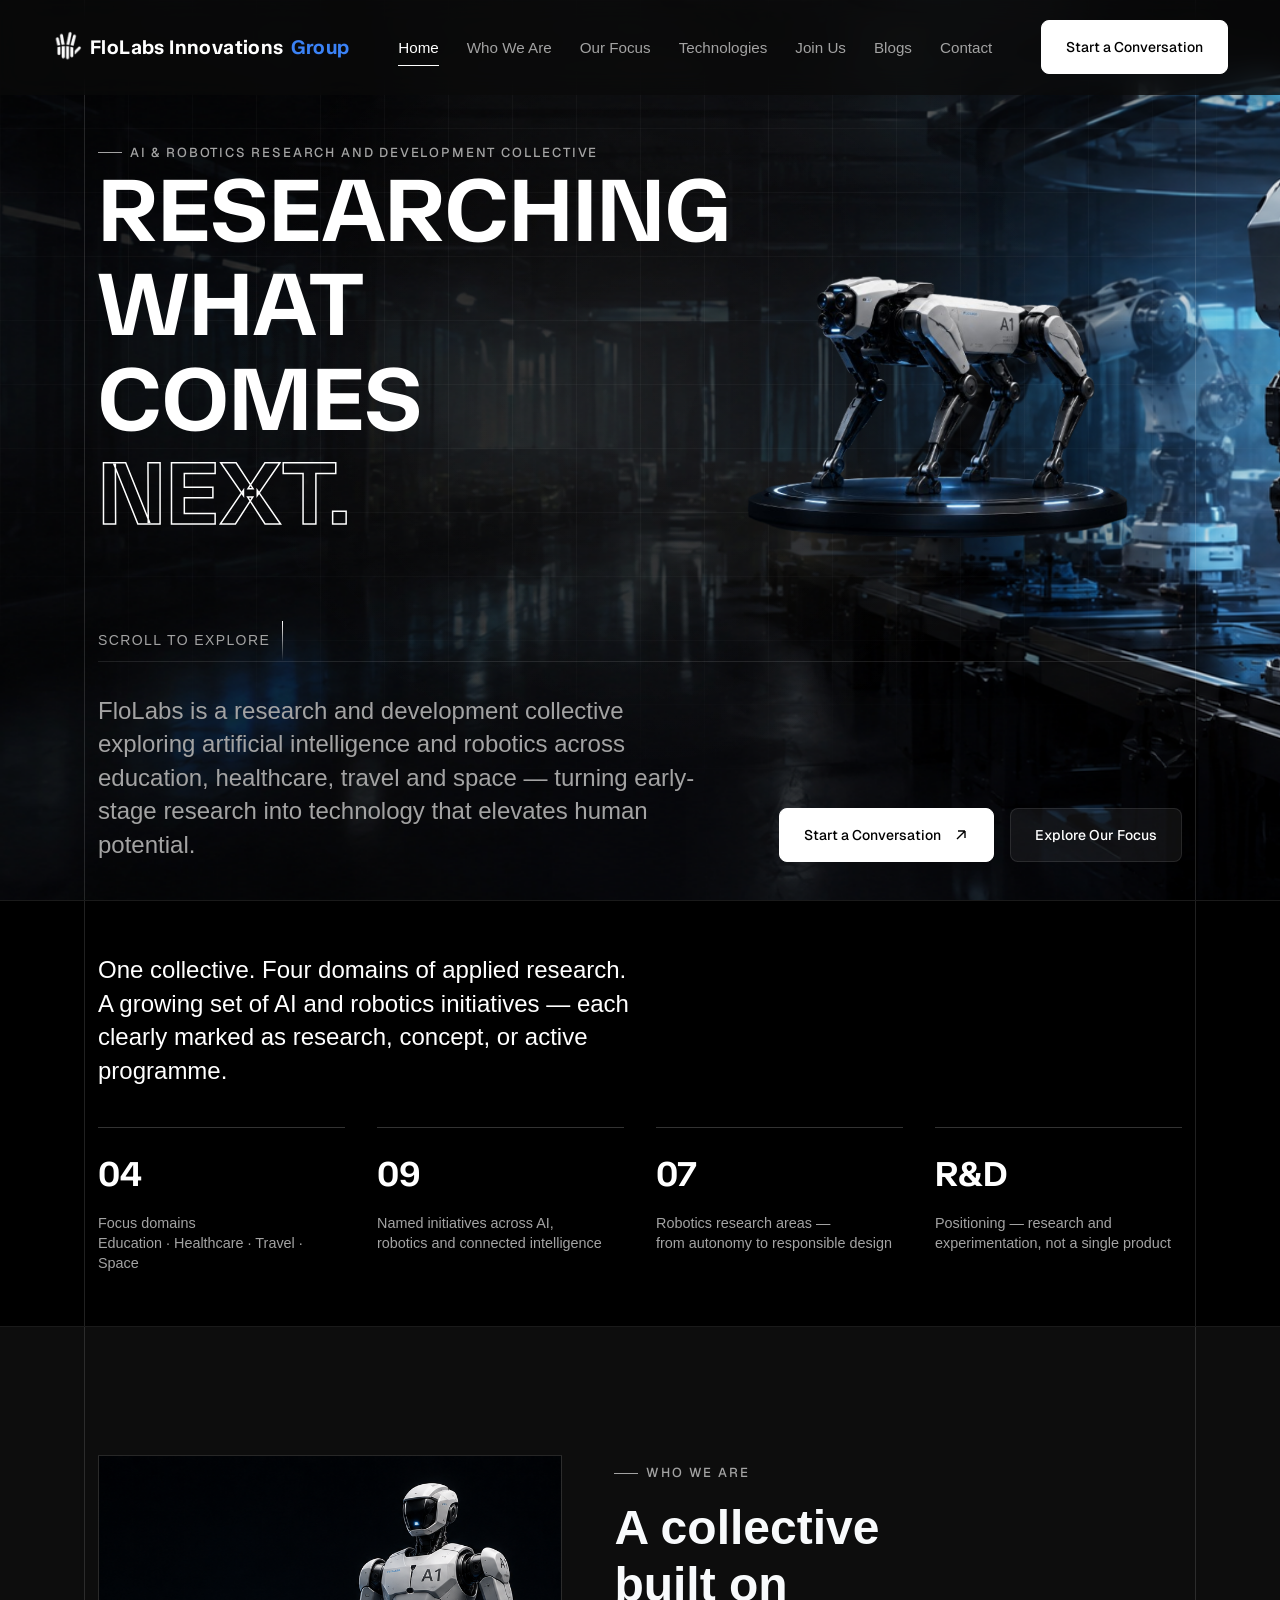
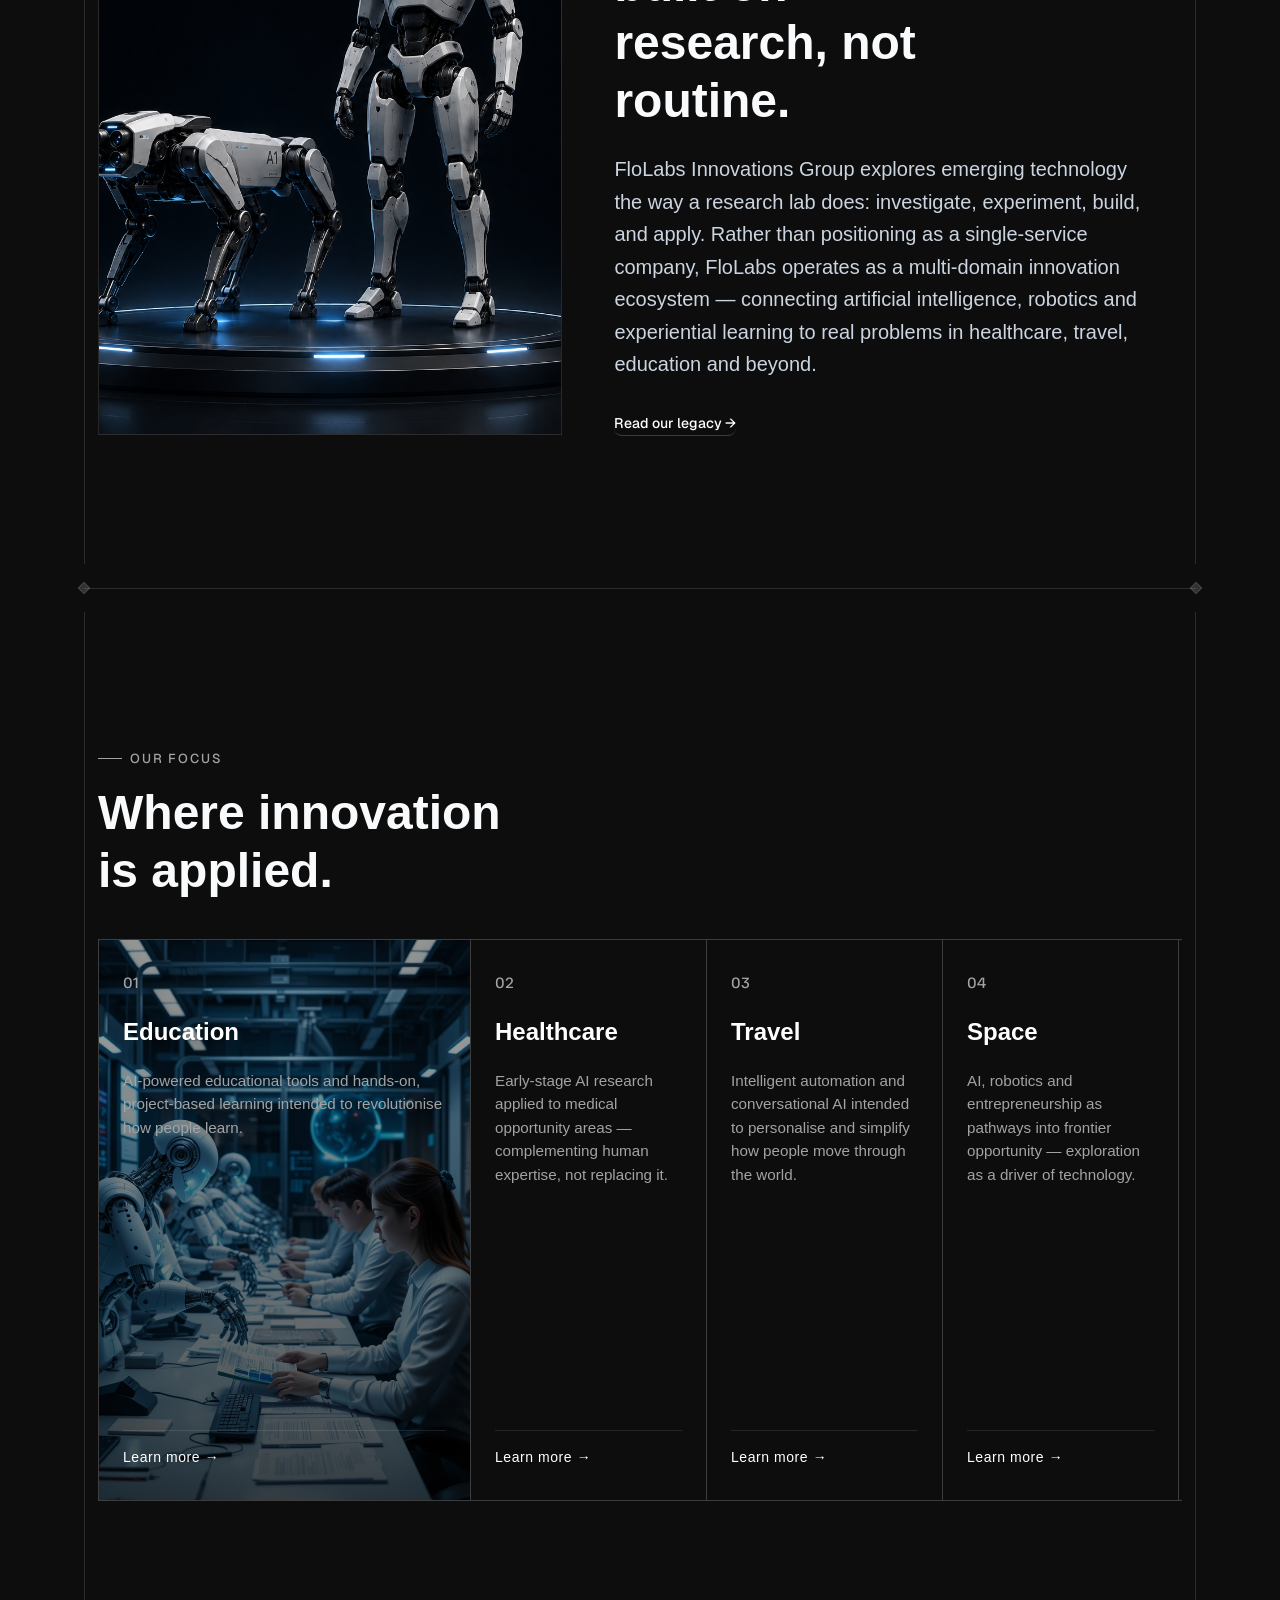
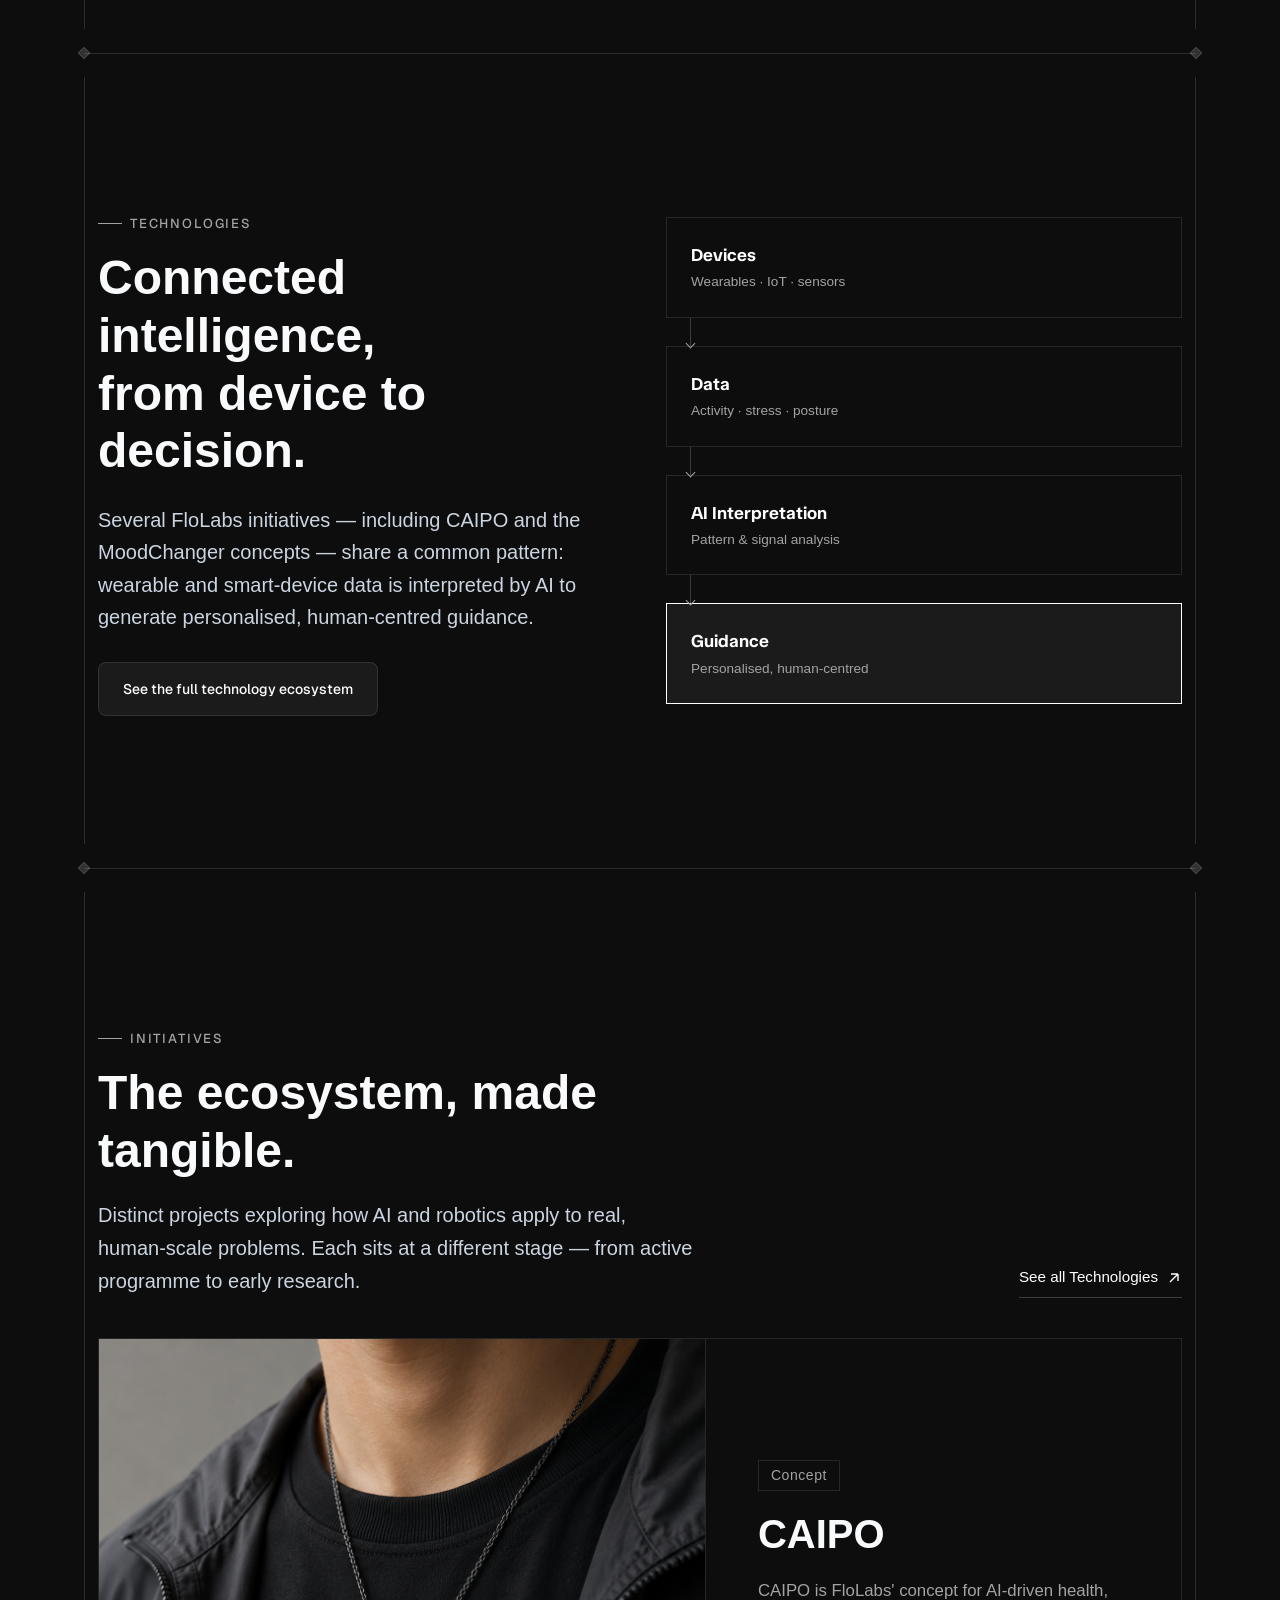
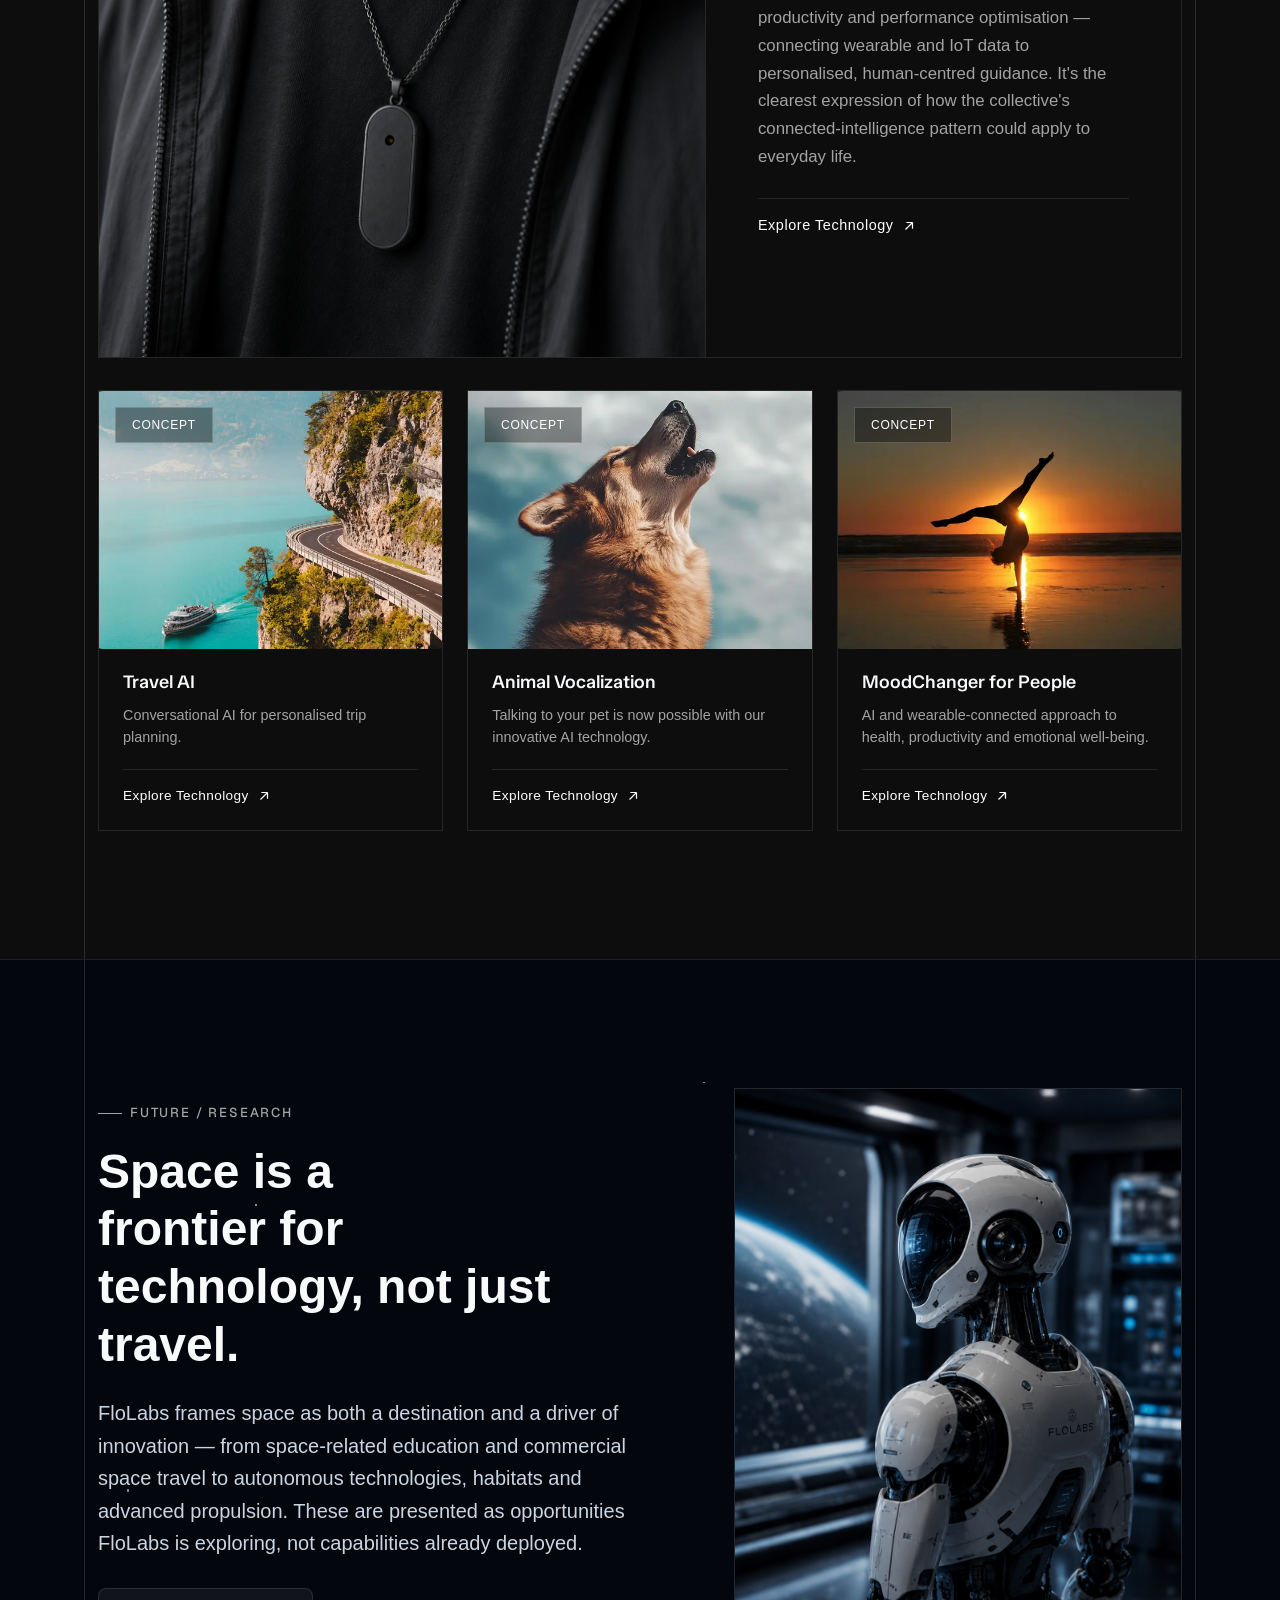
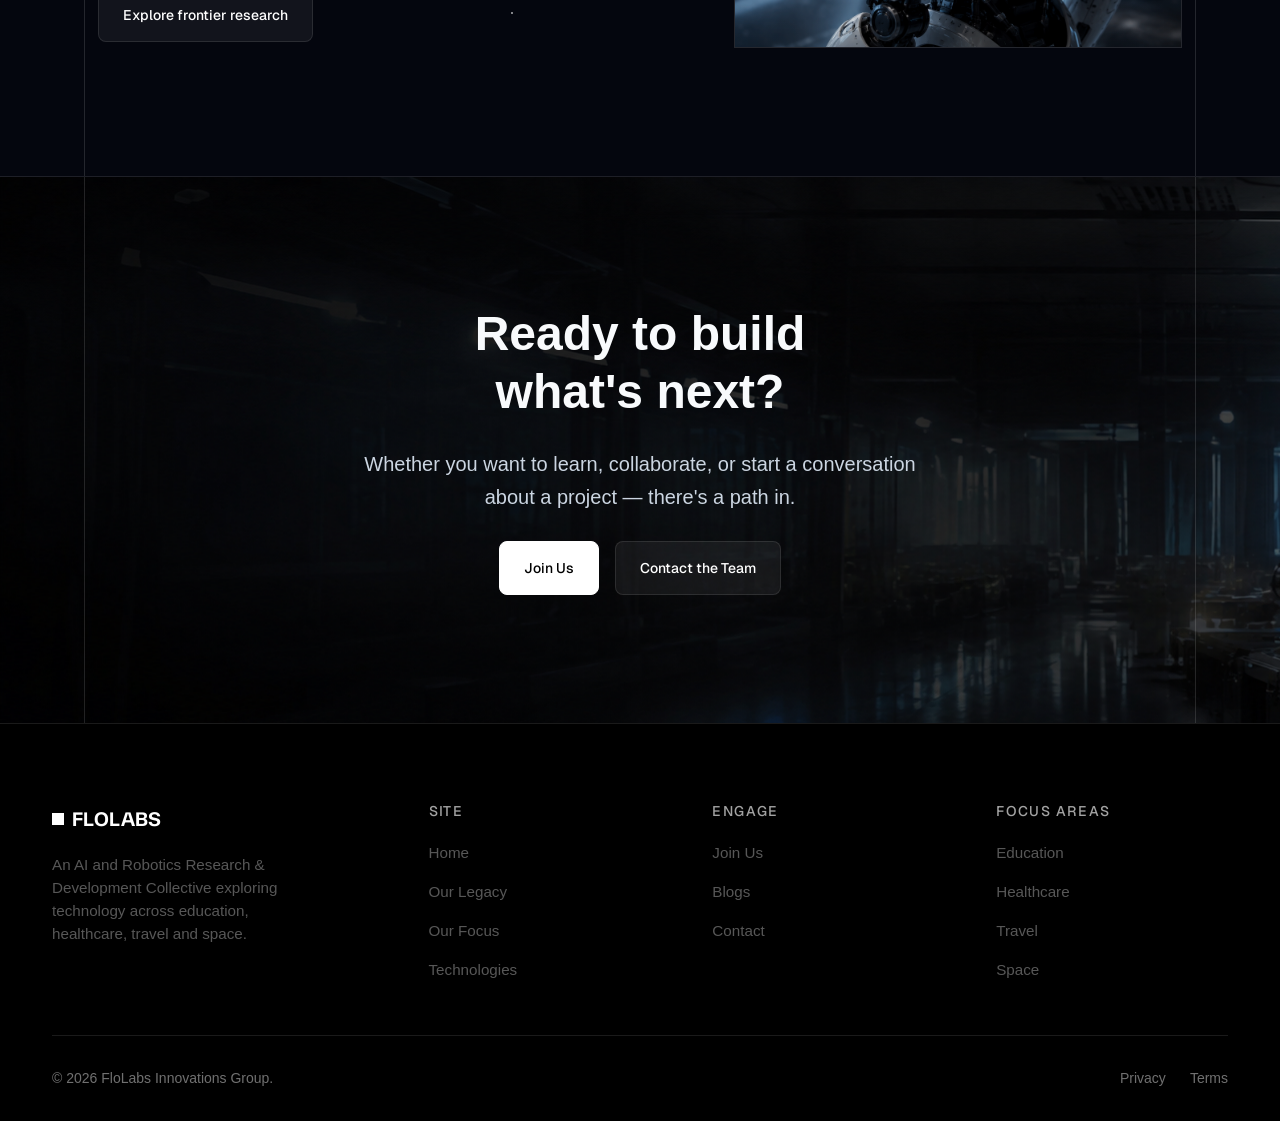
==== index.html @ 919866f3 "Initial FloLabs Innovations Group website" ====
<!DOCTYPE html>
<html lang="en">
<head>
<meta charset="UTF-8">
<meta name="viewport" content="width=device-width, initial-scale=1.0">
<title>FloLabs Innovations Group — AI &amp; Robotics Research and Development Collective</title>
<meta name="description" content="FloLabs Innovations Group is an AI and robotics research and development collective exploring education, healthcare, travel and space to elevate human potential.">
<meta property="og:title" content="FloLabs Innovations Group">
<meta property="og:description" content="An AI and robotics research and development collective exploring education, healthcare, travel and space.">
<meta property="og:type" content="website">
<meta property="og:url" content="https://www.flolabsinnovations.com/">
<link rel="canonical" href="https://www.flolabsinnovations.com/">
<link rel="preconnect" href="https://fonts.googleapis.com">
<link rel="preconnect" href="https://fonts.gstatic.com" crossorigin>
<link href="https://fonts.googleapis.com/css2?family=TASA+Orbiter:wght@400;500;600;700;800&family=Geist:wght@400;500;600;700&display=swap" rel="stylesheet">
<link rel="stylesheet" href="./Front-End/CSS/tokens.css">
<link rel="stylesheet" href="./Front-End/CSS/base.css">
<link rel="stylesheet" href="./Front-End/CSS/home.css">
</head>
<body data-page="home">
<a href="#main" class="skip-link">Skip to content</a>

<header class="site-header">
  <div class="site-header__inner">
    <a href="index.html" class="logo" aria-label="FloLabs Innovations Group — Home">
      <img src="./Front-End/Assets/Today2.png" alt="FloLabs Innovations Group" class="logo__image">
      <span class="logo__name" aria-hidden="true">
        <span class="logo__name-main">FloLabs Innovations</span><span class="logo__group">Group</span>
      </span>
    </a>
    <nav class="primary-nav" aria-label="Primary">
      <ul class="primary-nav__list">
        <li><a href="index.html" class="primary-nav__link" data-nav="home">Home</a></li>
        <li><a href="./Front-End/HTML/our-legacy.html" class="primary-nav__link" data-nav="legacy">Who We Are</a></li>
        <li><a href="./Front-End/HTML/our-focus.html" class="primary-nav__link" data-nav="focus">Our Focus</a></li>
        <li><a href="./Front-End/HTML/technologies.html" class="primary-nav__link" data-nav="tech">Technologies</a></li>
        <li><a href="./Front-End/HTML/join-us.html" class="primary-nav__link" data-nav="join">Join Us</a></li>
        <li><a href="./Front-End/HTML/blogs.html" class="primary-nav__link" data-nav="blogs">Blogs</a></li>
        <li><a href="./Front-End/HTML/contact.html" class="primary-nav__link" data-nav="contact">Contact</a></li>
      </ul>
    </nav>
    <div class="header-actions">
      <a href="contact.html" class="btn btn-solid">Start a Conversation</a>
      <button class="nav-toggle" aria-label="Open menu" aria-expanded="false">
        <span></span><span></span><span></span>
      </button>
    </div>
  </div>
</header>

<nav class="mobile-nav" aria-label="Mobile">
  <div class="mobile-nav__top">
    <a href="index.html" class="logo"><span class="logo__mark" aria-hidden="true"></span>FloLabs</a>
    <button class="mobile-nav__close nav-toggle" aria-label="Close menu" aria-expanded="true">
      <span></span><span></span><span></span>
    </button>
  </div>
  <ul class="mobile-nav__list">
    <li><a href="index.html" class="mobile-nav__link"><span class="idx">01</span>Home</a></li>
    <li><a href="./Front-End/HTML/our-legacy.html" class="mobile-nav__link"><span class="idx">02</span>Who We Are</a></li>
    <li><a href="./Front-End/HTML/our-focus.html" class="mobile-nav__link"><span class="idx">03</span>Our Focus</a></li>
    <li><a href="./Front-End/HTML/technologies.html" class="mobile-nav__link"><span class="idx">04</span>Technologies</a></li>
    <li><a href="./Front-End/HTML/join-us.html" class="mobile-nav__link"><span class="idx">05</span>Join Us</a></li>
    <li><a href="./Front-End/HTML/blogs.html" class="mobile-nav__link"><span class="idx">06</span>Blogs</a></li>
    <li><a href="./Front-End/HTML/contact.html" class="mobile-nav__link"><span class="idx">07</span>Contact</a></li>
  </ul>
  <div class="mobile-nav__footer">
    <a href="contact.html" class="btn btn-solid">Start a Conversation</a>
  </div>
</nav>

<main id="main">

  <!-- ============ HERO ============ -->
  <section class="hero">
    <div class="hero__bg" aria-hidden="true">
      <div class="hero__grid"></div>
      <div class="hero__glow"></div>
    </div>
    <div class="container-wide hero__inner">

      <div class="hero__top">
        <div class="hero__content">
          <p class="eyebrow reveal">AI &amp; Robotics Research and Development Collective</p>
          <h1 class="hero__headline reveal" style="margin-bottom: 80px;">
            Researching <br>what<br>comes <span class="hero__headline-outline">next.</span>
          </h1>

          <div class="hero__scroll-cue reveal" aria-hidden="true">
            <span>Scroll TO EXPLORE</span>
            <div class="hero__scroll-line"></div>
          </div>
        </div>

        <div class="hero__visual reveal" aria-hidden="false">
          <img
            src="./Front-End/Assets/Robotic dog1.png"
            alt="AI robotics robotic dog"
            class="hero__visual-img"
            width="900"
            height="900"
          >
        </div>
      </div>

      <div class="hero__row reveal">
        <p class="hero__lead">
          FloLabs is a research and development collective exploring artificial intelligence and robotics
          across education, healthcare, travel and space — turning early-stage research into technology
          that elevates human potential.
        </p>
        <div class="hero__actions">
          <a href="./Front-End/HTML/contact.html" class="btn btn-solid btn-arrow">
            Start a Conversation
            <svg width="16" height="16" viewBox="0 0 16 16" fill="none"><path d="M4 12L12 4M12 4H5M12 4V11" stroke="currentColor" stroke-width="1.4"/></svg>
          </a>
          <a href="./Front-End/HTML/our-focus.html" class="btn btn-ghost">Explore Our Focus</a>
        </div>
      </div>
    </div>
  </section>

  <!-- ============ EVIDENCE / POSITIONING STRIP ============ -->
  <section class="evidence" aria-label="What FloLabs focuses on">
    <div class="container-wide">
      <div class="evidence__row reveal">
        <p class="evidence__statement">
          One collective. Four domains of applied research. A growing set of AI and robotics initiatives —
          each clearly marked as research, concept, or active programme.
        </p>
      </div>
      <div class="evidence__grid reveal-stagger">
        <div class="evidence__item">
          <span class="evidence__num">04</span>
          <span class="evidence__label">Focus domains<br>Education · Healthcare · Travel · Space</span>
        </div>
        <div class="evidence__item">
          <span class="evidence__num">09</span>
          <span class="evidence__label">Named initiatives across AI,<br>robotics and connected intelligence</span>
        </div>
        <div class="evidence__item">
          <span class="evidence__num">07</span>
          <span class="evidence__label">Robotics research areas —<br>from autonomy to responsible design</span>
        </div>
        <div class="evidence__item">
          <span class="evidence__num">R&amp;D</span>
          <span class="evidence__label">Positioning — research and<br>experimentation, not a single product</span>
        </div>
      </div>
    </div>
  </section>

  <!-- ============ IDENTITY / LEGACY TEASER (editorial split) ============ -->
  <section class="section identity">
    <div class="container-wide identity__grid">
      <div class="identity__media slide-left">
        <div class="identity__frame">
          <img
            src="./Front-End/Assets/Collective.png"
            alt="Describe the image here"
            class="identity__image"
          >
        </div>
      </div>
      
      <div class="identity__content">
        <p class="eyebrow reveal">Who We Are</p>
        <h2 class="reveal">A collective built on<br>research, not routine.</h2>
        <p class="identity__text reveal">
          FloLabs Innovations Group explores emerging technology the way a research lab does: investigate,
          experiment, build, and apply. Rather than positioning as a single-service company, FloLabs operates
          as a multi-domain innovation ecosystem — connecting artificial intelligence, robotics and
          experiential learning to real problems in healthcare, travel, education and beyond.
        </p>
        <a href="./Front-End/HTML/our-legacy.html" class="btn btn-text reveal">Read our legacy →</a>
      </div>
    </div>
  </section>

  <div class="eng-divider" aria-hidden="true">
    <span class="eng-divider__line"></span>
    <span class="eng-node eng-node--left"></span>
    <span class="eng-node eng-node--right"></span>
  </div>

  <!-- ============ OUR FOCUS — accordion domain cards ============ -->
  <section class="section focus-strip" id="focus">
    <div class="container-wide">
      <div class="focus-strip__head reveal">
        <p class="eyebrow">Our Focus</p>
        <h2>Where innovation is applied.</h2>
      </div>
      <div class="focus-strip__rail reveal">
        <a href="./Front-End/HTML/our-focus.html#education" class="focus-panel focus-panel--standard">
          <span class="focus-panel__media" aria-hidden="true">
            <img class="focus-panel__bg" src="./Front-End/Assets/eDUCATION.jpg" alt="" loading="lazy">
            <span class="focus-panel__overlay"></span>
          </span>
          <span class="focus-panel__content">
            <span class="focus-panel__num">01</span>
            <h3 class="focus-panel__title">Education</h3>
            <p class="focus-panel__text">AI-powered educational tools and hands-on, project-based learning intended to revolutionise how people learn.</p>
            <span class="focus-panel__link">Learn more →</span>
          </span>
        </a>
        <a href="./Front-End/HTML/our-focus.html#healthcare" class="focus-panel focus-panel--standard">
          <span class="focus-panel__media" aria-hidden="true">
            <img class="focus-panel__bg" src="./Front-End/Assets/healthcare.jpg" alt="" loading="lazy">
            <span class="focus-panel__overlay"></span>
          </span>
          <span class="focus-panel__content">
            <span class="focus-panel__num">02</span>
            <h3 class="focus-panel__title">Healthcare</h3>
            <p class="focus-panel__text">Early-stage AI research applied to medical opportunity areas — complementing human expertise, not replacing it.</p>
            <span class="focus-panel__link">Learn more →</span>
          </span>
        </a>
        <a href="./Front-End/HTML/our-focus.html#travel" class="focus-panel focus-panel--standard">
          <span class="focus-panel__media" aria-hidden="true">
            <img class="focus-panel__bg" src="./Front-End/Assets/travel AI.jpg" alt="" loading="lazy">
            <span class="focus-panel__overlay"></span>
          </span>
          <span class="focus-panel__content">
            <span class="focus-panel__num">03</span>
            <h3 class="focus-panel__title">Travel</h3>
            <p class="focus-panel__text">Intelligent automation and conversational AI intended to personalise and simplify how people move through the world.</p>
            <span class="focus-panel__link">Learn more →</span>
          </span>
        </a>
        <a href="./Front-End/HTML/our-focus.html#space" class="focus-panel focus-panel--standard">
          <span class="focus-panel__media" aria-hidden="true">
            <img class="focus-panel__bg" src="./Front-End/Assets/Astronaut.jpg" alt="" loading="lazy">
            <span class="focus-panel__overlay"></span>
          </span>
          <span class="focus-panel__content">
            <span class="focus-panel__num">04</span>
            <h3 class="focus-panel__title">Space</h3>
            <p class="focus-panel__text">AI, robotics and entrepreneurship as pathways into frontier opportunity — exploration as a driver of technology.</p>
            <span class="focus-panel__link">Learn more →</span>
          </span>
        </a>
      </div>
    </div>
  </section>

  <div class="eng-divider" aria-hidden="true">
    <span class="eng-divider__line"></span>
    <span class="eng-node eng-node--left"></span>
    <span class="eng-node eng-node--right"></span>
  </div>

  <!-- ============ TECHNOLOGIES — ecosystem diagram ============ -->
  <section class="section tech-teaser">
    <div class="container-wide tech-teaser__grid">
      <div class="tech-teaser__content">
        <p class="eyebrow reveal">Technologies</p>
        <h2 class="reveal">Connected intelligence,<br>from device to decision.</h2>
        <p class="identity__text reveal">
          Several FloLabs initiatives — including CAIPO and the MoodChanger concepts — share a common
          pattern: wearable and smart-device data is interpreted by AI to generate personalised,
          human-centred guidance.
        </p>
        <a href="./Front-End/HTML/technologies.html" class="btn btn-ghost reveal">See the full technology ecosystem</a>
      </div>
      <div class="tech-teaser__diagram slide-right" aria-hidden="true">
        <div class="flow">
          <div class="flow__node"><span>Devices</span><small>Wearables · IoT · sensors</small></div>
          <div class="flow__arrow"></div>
          <div class="flow__node"><span>Data</span><small>Activity · stress · posture</small></div>
          <div class="flow__arrow"></div>
          <div class="flow__node"><span>AI Interpretation</span><small>Pattern &amp; signal analysis</small></div>
          <div class="flow__arrow"></div>
          <div class="flow__node flow__node--highlight"><span>Guidance</span><small>Personalised, human-centred</small></div>
        </div>
      </div>
    </div>
  </section>

  <div class="eng-divider" aria-hidden="true">
    <span class="eng-divider__line"></span>
    <span class="eng-node eng-node--left"></span>
    <span class="eng-node eng-node--right"></span>
  </div>

  <!-- ============ INITIATIVES — editorial showcase ============ -->
  <section class="section initiatives">
    <div class="container-wide">

      <!-- Intro header with CTA -->
      <div class="initiatives__head reveal">
        <div class="initiatives__head-text">
          <p class="eyebrow">Initiatives</p>
          <h2>The ecosystem, made tangible.</h2>
          <p class="initiatives__intro">
            Distinct projects exploring how AI and robotics apply to real, human-scale problems. Each sits at
            a different stage — from active programme to early research.
          </p>
        </div>
        <a href="./Front-End/HTML/technologies.html" class="initiatives__all-link btn-arrow">
          See all Technologies
          <svg width="16" height="16" viewBox="0 0 16 16" fill="none"><path d="M4 12L12 4M12 4H5M12 4V11" stroke="currentColor" stroke-width="1.4"/></svg>
        </a>
      </div>

      <!-- Featured initiative — CAIPO -->
      <article class="initiative-featured reveal">
        <div class="initiative-featured__media">
          <img src="./Front-End/Assets/CAIPO.png" alt="CAIPO" class="initiative-featured__img">
        </div>
        <div class="initiative-featured__info">
          <span class="tag">Concept</span>
          <h3 class="initiative-featured__name">CAIPO</h3>
          <p class="initiative-featured__desc">
            CAIPO is FloLabs' concept for AI-driven health, productivity and performance optimisation —
            connecting wearable and IoT data to personalised, human-centred guidance. It's the clearest
            expression of how the collective's connected-intelligence pattern could apply to everyday life.
          </p>
          <a href="./Front-End/HTML/technologies.html" class="initiative-featured__link">
            Explore Technology
            <svg width="14" height="14" viewBox="0 0 16 16" fill="none"><path d="M4 12L12 4M12 4H5M12 4V11" stroke="currentColor" stroke-width="1.4"/></svg>
          </a>
        </div>
      </article>

      <!-- Secondary initiatives -->
      <div class="initiative-grid reveal-stagger">

        <article class="initiative-card">
          <div class="initiative-card__media">
            <img src="./Front-End/Assets/AI-Travel.webp" alt="Travel AI" class="initiative-card__img">
            <span class="initiative-card__badge">Concept</span>
          </div>
          <div class="initiative-card__content">
            <h4 class="initiative-card__name">Travel AI</h4>
            <p class="initiative-card__desc">Conversational AI for personalised trip planning.</p>
            <a href="./Front-End/HTML/technologies.html" class="initiative-card__link">
              Explore Technology
              <svg width="14" height="14" viewBox="0 0 16 16" fill="none"><path d="M4 12L12 4M12 4H5M12 4V11" stroke="currentColor" stroke-width="1.4"/></svg>
            </a>
          </div>
        </article>

        <article class="initiative-card">
          <div class="initiative-card__media">
            <img src="./Front-End/Assets/Animal-Vocalization.webp" alt="Animal Vocalization" class="initiative-card__img">
            <span class="initiative-card__badge">Concept</span>
          </div>
          <div class="initiative-card__content">
            <h4 class="initiative-card__name">Animal Vocalization</h4>
            <p class="initiative-card__desc">Talking to your pet is now possible with our innovative AI technology.</p>
            <a href="./Front-End/HTML/technologies.html" class="initiative-card__link">
              Explore Technology
              <svg width="14" height="14" viewBox="0 0 16 16" fill="none"><path d="M4 12L12 4M12 4H5M12 4V11" stroke="currentColor" stroke-width="1.4"/></svg>
            </a>
          </div>
        </article>

        <article class="initiative-card">
          <div class="initiative-card__media">
            <img src="./Front-End/Assets/moodchanger-for-pets.webp" alt="MoodChanger for People" class="initiative-card__img">
            <span class="initiative-card__badge">Concept</span>
          </div>
          <div class="initiative-card__content">
            <h4 class="initiative-card__name">MoodChanger for People</h4>
            <p class="initiative-card__desc">AI and wearable-connected approach to health, productivity and emotional well-being.</p>
            <a href="./Front-End/HTML/technologies.html" class="initiative-card__link">
              Explore Technology
              <svg width="14" height="14" viewBox="0 0 16 16" fill="none"><path d="M4 12L12 4M12 4H5M12 4V11" stroke="currentColor" stroke-width="1.4"/></svg>
            </a>
          </div>
        </article>

      </div>
    </div>
  </section>

  <!-- ============ FRONTIER / SPACE — immersive band ============ -->
  <section class="frontier">
    <div class="frontier__stars" aria-hidden="true"></div>
    <div class="container-wide frontier__inner">
      <div class="frontier__content">
        <p class="eyebrow reveal">Future / Research</p>
        <h2 class="frontier__headline reveal">
          Space is a <br>frontier for technology, not just travel.
        </h2>
        <p class="frontier__text reveal">
          FloLabs frames space as both a destination and a driver of innovation —
          from space-related education and commercial space travel to autonomous
          technologies, habitats and advanced propulsion. These are presented as
          opportunities FloLabs is exploring, not capabilities already deployed.
        </p>

        <a href="./Front-End/HTML/our-focus.html#space" class="btn btn-ghost reveal">
          Explore frontier research
        </a>
      </div>

      <div class="frontier__media reveal">
        <div class="frontier__image-frame">
          <img
            src="./Front-End/Assets/space.png"
            alt="Future space research and technology"
            class="frontier__image"
            loading="lazy"
          >
        </div>
      </div>
    </div>
  </section>

  <!-- ============ ENGAGEMENT CTA ============ -->
  <section class="engage">
    <div class="container-wide engage__inner reveal">
      <h2 class="engage__headline">Ready to build<br>what's next?</h2>
      <p class="engage__text">Whether you want to learn, collaborate, or start a conversation about a project — there's a path in.</p>
      <div class="engage__actions">
        <a href="./Front-End/HTML/join-us.html" class="btn btn-solid">Join Us</a>
        <a href="./Front-End/HTML/contact.html" class="btn btn-ghost">Contact the Team</a>
      </div>
    </div>
  </section>

</main>

<footer class="site-footer">
  <div class="container-wide">
    <div class="footer-top">
      <div class="footer-brand">
        <a href="index.html" class="logo"><span class="logo__mark" aria-hidden="true"></span>FLOLABS</a>
        <p>An AI and Robotics Research &amp; Development Collective exploring technology across education, healthcare, travel and space.</p>
      </div>
      <div class="footer-col">
        <h4>Site</h4>
        <ul>
          <li><a href="./Front-End/HTML/index.html">Home</a></li>
          <li><a href="./Front-End/HTML/our-legacy.html">Our Legacy</a></li>
          <li><a href="./Front-End/HTML/our-focus.html">Our Focus</a></li>
          <li><a href="./Front-End/HTML/technologies.html">Technologies</a></li>
        </ul>
      </div>
      <div class="footer-col">
        <h4>Engage</h4>
        <ul>
          <li><a href="./Front-End/HTML/join-us.html">Join Us</a></li>
          <li><a href="./Front-End/HTML/blogs.html">Blogs</a></li>
          <li><a href="./Front-End/HTML/contact.html">Contact</a></li>
        </ul>
      </div>
      <div class="footer-col">
        <h4>Focus Areas</h4>
        <ul>
          <li><a href="./Front-End/HTML/our-focus.html#education">Education</a></li>
          <li><a href="./Front-End/HTML/our-focus.html#healthcare">Healthcare</a></li>
          <li><a href="./Front-End/HTML/our-focus.html#travel">Travel</a></li>
          <li><a href="./Front-End/HTML/our-focus.html#space">Space</a></li>
        </ul>
      </div>
    </div>
    <div class="footer-bottom">
      <p>© <span data-year>2026</span> FloLabs Innovations Group.</p>
      <div class="footer-legal">
        <a href="#">Privacy</a>
        <a href="#">Terms</a>
      </div>
    </div>
  </div>
</footer>

<script src="./Front-End/JavaScript/main.js"></script>
</body>
</html>
---- Front-End/CSS/tokens.css ----
/* ============================================
   FLOLABS INNOVATIONS GROUP — DESIGN TOKENS
   ============================================ */

:root {
  /* Color — primary */
  --charcoal: #0D0D0D;
  --black: #000000;
  --ultra-dark-blue: #04060E;

  /* Color — foreground */
  --white: #FFFFFF;
  --grey-light: #F1F1F1;
  --grey-off: #EAEAEA;

  /* Color — neutrals */
  --grey-medium: #575757;
  --grey-medium-light: #A3A3A3;
  --grey-steel: #707070;

  /* Color — semantic */
  --red-error: #F40000;

  /* Color — glass / overlay */
  --glass-06: rgba(255, 255, 255, 0.06);
  --glass-10: rgba(255, 255, 255, 0.10);
  --glass-12: rgba(255, 255, 255, 0.12);
  --glass-18: rgba(255, 255, 255, 0.18);
  --glass-20: rgba(255, 255, 255, 0.20);
  --nav-glass: rgba(10, 10, 10, 0.72);
  --card-glass: rgba(255, 255, 255, 0.03);

  /* Typography */
  --font-display: 'TASA Orbiter', Georgia, serif;
  --font-body: 'Geist', -apple-system, BlinkMacSystemFont, 'Segoe UI', sans-serif;

  /* Type scale (desktop) */
  --fs-display: clamp(3.2rem, 9vw, 11.2rem);
  --fs-h1: clamp(2.25rem, 4.4vw, 2.9rem);
  --fs-h2: clamp(1.75rem, 3vw, 2.25rem);
  --fs-h3: clamp(1.3rem, 2vw, 1.6rem);
  --fs-body-lg: clamp(1.15rem, 1.6vw, 1.625rem);
  --fs-body: 1.125rem;
  --fs-label: 1rem;
  --fs-caption: 0.875rem;
  --fs-eyebrow: 0.8125rem;

  /* Spacing (4px base unit) */
  --sp-1: 4px;
  --sp-2: 8px;
  --sp-3: 12px;
  --sp-4: 16px;
  --sp-5: 20px;
  --sp-6: 24px;
  --sp-7: 28px;
  --sp-8: 32px;
  --sp-9: 36px;
  --sp-10: 40px;
  --sp-13: 52px;
  --sp-20: 80px;

  /* Layout */
  --container-max: 1200px;
  --container-wide: 1400px;
  --pad-h: clamp(20px, 5vw, 52px);
  --section-gap: clamp(72px, 10vw, 140px);

  /* Border */
  --radius: 0px;
  --border-thin: 1px solid var(--glass-10);
  --border-thin-strong: 1px solid var(--glass-20);

  /* Motion */
  --ease-out: cubic-bezier(0.16, 1, 0.3, 1);
  --ease-in-out: cubic-bezier(0.65, 0, 0.35, 1);
  --dur-fast: 0.25s;
  --dur-med: 0.6s;
  --dur-slow: 0.9s;

  /* Z-index */
  --z-base: 1;
  --z-elevated: 2;
  --z-sticky: 3;
  --z-dropdown: 4;
  --z-modal: 5;
  --z-cursor: 9999;
  --z-menu: 99;
}
---- Front-End/CSS/base.css ----
/* ============================================
   FLOLABS — BASE / RESET / SHARED SYSTEM
   ============================================ */

*, *::before, *::after { box-sizing: border-box; }

html {
  scroll-behavior: smooth;
  background: var(--charcoal);
}

@media (prefers-reduced-motion: reduce) {
  html { scroll-behavior: auto; }
}

body {
  margin: 0;
  background: var(--charcoal);
  color: var(--white);
  font-family: "Inter", sans-serif;
  font-size: var(--fs-body);
  font-weight: 500;
  line-height: 1.5;
  -webkit-font-smoothing: antialiased;
  text-rendering: optimizeLegibility;
  overflow-x: hidden;
}

img, svg, video { display: block; max-width: 100%; }
a { color: inherit; text-decoration: none; }
ul, ol { margin: 0; padding: 0; list-style: none; }
button { font: inherit; color: inherit; background: none; border: none; cursor: pointer; }
input, textarea, select { font: inherit; color: inherit; }

h1, h2, h3, h4 {
  margin: 0;
  font-family: var(--font-display);
  font-weight: 700;
  letter-spacing: 0;
  line-height: 1.05;
}

p { margin: 0; }

/* Focus visibility — never removed, cursor is additive only */
a:focus-visible,
button:focus-visible,
input:focus-visible,
textarea:focus-visible,
select:focus-visible,
[tabindex]:focus-visible {
  outline: 2px solid var(--white);
  outline-offset: 4px;
}

::selection { background: var(--white); color: var(--black); }

/* ============================================
   LAYOUT PRIMITIVES
   ============================================ */

.container {
  max-width: var(--container-max);
  margin: 0 auto;
  padding: 0 var(--pad-h);
}

.container-wide {
  max-width: var(--container-wide);
  margin: 0 auto;
  padding: 0 var(--pad-h);
}

.section {
  padding-top: var(--section-gap);
  padding-bottom: var(--section-gap);
  position: relative;
}

.eyebrow {
  display: inline-flex;
  align-items: center;
  gap: var(--sp-2);
  font-family: var(--font-body);
  font-size: var(--fs-eyebrow);
  font-weight: 500;
  letter-spacing: 0.14em;
  text-transform: uppercase;
  color: var(--grey-medium-light);
}

.eyebrow::before {
  content: '';
  width: 24px;
  height: 1px;
  background: var(--grey-medium-light);
}

/* ============================================
   BUTTONS
   ============================================ */

.btn {
  display: inline-flex;
  align-items: center;
  gap: var(--sp-3);
  padding: var(--sp-4) var(--sp-6);
  font-family: var(--font-body);
  font-size: 14px;
  font-weight: 500;
  line-height: 20px;
  border-radius: 8px;
  transition: background var(--dur-fast) var(--ease-out),
              color var(--dur-fast) var(--ease-out),
              border-color var(--dur-fast) var(--ease-out),
              transform var(--dur-fast) var(--ease-out);
  white-space: nowrap;
}

.btn-solid {
  background: var(--white);
  color: var(--black);
  border: 1px solid var(--white);
}
.btn-solid:hover { background: var(--grey-light); transform: translateY(-1px); }
.btn-solid:active { background: var(--grey-off); }

.btn-ghost {
  background: var(--glass-06);
  color: var(--white);
  border: var(--border-thin);
}
.btn-ghost:hover { background: var(--glass-12); }
.btn-ghost:active { background: var(--glass-18); }

.btn-text {
  padding: 0;
  color: var(--white);
  border-bottom: 1px solid var(--glass-20);
  padding-bottom: 2px;
}
.btn-text:hover { color: var(--grey-light); border-color: var(--white); }

.btn-arrow svg { transition: transform var(--dur-fast) var(--ease-out); }
.btn-arrow:hover svg { transform: translate(3px, -3px); }

/* ============================================
   HEADER / NAVIGATION
   ============================================ */

.site-header {
  position: fixed;
  top: 0; left: 0; right: 0;
  z-index: var(--z-sticky);
  background: var(--nav-glass);
  backdrop-filter: blur(14px);
  -webkit-backdrop-filter: blur(14px);
  border-bottom: 1px solid transparent;
  transition: border-color var(--dur-fast) var(--ease-out);
}
.site-header.is-scrolled { border-bottom-color: var(--glass-10); }

.site-header__inner {
  max-width: var(--container-wide);
  margin: 0 auto;
  padding: var(--sp-5) var(--pad-h);
  display: flex;
  align-items: center;
  justify-content: space-between;
  gap: var(--sp-6);
}

.logo {
  font-family: var(--font-display);
  font-weight: 700;
  font-size: 1.25rem;
  letter-spacing: 0.02em;
  color: var(--white);
  display: flex;
  align-items: center;
  gap: var(--sp-2);
  flex-shrink: 0;
}
.logo__mark {
  width: 12px; height: 12px;
  background: var(--white);
  flex-shrink: 0;
}

.logo__image {
  display: block;
  width: auto;
  height: 32px;
  object-fit: contain;
  flex-shrink: 0;
}

.logo__name {
  display: inline-flex;
  align-items: center;
  gap: 0.35em;
  white-space: nowrap;
  color: #ffffff;
  font-family: var(--font-display);
  font-weight: 700;
  font-size: 1.25rem;
  letter-spacing: 0.02em;
}

.logo__name-main {
  color: inherit;
}

.logo__group {
  color: #3B82F6;
}

.primary-nav {
  display: flex;
  align-items: center;
  gap: var(--sp-8);
}

.primary-nav__list {
  display: flex;
  align-items: center;
  gap: var(--sp-7);
}

.primary-nav__link {
  font-size: 0.95rem;
  font-weight: 500;
  color: var(--grey-medium-light);
  position: relative;
  padding: var(--sp-2) 0;
  transition: color var(--dur-fast) var(--ease-out);
}
.primary-nav__link::after {
  content: '';
  position: absolute;
  left: 0; bottom: -2px;
  width: 100%; height: 1px;
  background: var(--white);
  transform: scaleX(0);
  transform-origin: left;
  transition: transform var(--dur-fast) var(--ease-out);
}
.primary-nav__link:hover,
.primary-nav__link:focus-visible { color: var(--white); }
.primary-nav__link:hover::after,
.primary-nav__link.is-active::after { transform: scaleX(1); }
.primary-nav__link.is-active { color: var(--white); }

.header-actions { display: flex; align-items: center; gap: var(--sp-5); }

.nav-toggle {
  display: none;
  flex-direction: column;
  justify-content: center;
  gap: 5px;
  width: 44px; height: 44px;
  border: var(--border-thin);
  flex-shrink: 0;
}
.nav-toggle span {
  display: block;
  width: 18px; height: 1px;
  margin: 0 auto;
  background: var(--white);
  transition: transform var(--dur-fast) var(--ease-out), opacity var(--dur-fast) var(--ease-out);
}
.nav-toggle[aria-expanded="true"] span:nth-child(1) { transform: translateY(6px) rotate(45deg); }
.nav-toggle[aria-expanded="true"] span:nth-child(2) { opacity: 0; }
.nav-toggle[aria-expanded="true"] span:nth-child(3) { transform: translateY(-6px) rotate(-45deg); }

.mobile-nav {
  position: fixed;
  inset: 0;
  z-index: var(--z-menu);
  background: rgba(5, 5, 5, 0.98);
  backdrop-filter: blur(10px);
  display: flex;
  flex-direction: column;
  padding: var(--sp-8) var(--pad-h);
  transform: translateY(-100%);
  transition: transform var(--dur-med) var(--ease-in-out);
  visibility: hidden;
}
.mobile-nav.is-open { transform: translateY(0); visibility: visible; }

.mobile-nav__top {
  display: flex;
  align-items: center;
  justify-content: space-between;
  margin-bottom: var(--sp-13);
}

.mobile-nav__list {
  display: flex;
  flex-direction: column;
  gap: var(--sp-6);
}
.mobile-nav__link {
  font-family: var(--font-display);
  font-weight: 700;
  font-size: clamp(2rem, 9vw, 2.8rem);
  color: var(--white);
  display: flex;
  align-items: baseline;
  gap: var(--sp-4);
}
.mobile-nav__link .idx {
  font-family: var(--font-body);
  font-size: 0.9rem;
  color: var(--grey-medium-light);
  font-weight: 500;
}
.mobile-nav__footer {
  margin-top: auto;
  padding-top: var(--sp-8);
  border-top: var(--border-thin);
  display: flex;
  flex-direction: column;
  gap: var(--sp-4);
}

@media (max-width: 900px) {
  .primary-nav__list { display: none; }
  .header-actions .btn-solid { display: none; }
  .nav-toggle { display: flex; }
}

/* ============================================
   FOOTER
   ============================================ */

.site-footer {
  background: var(--black);
  border-top: var(--border-thin);
  padding-top: var(--sp-20);
}

.footer-top {
  display: grid;
  grid-template-columns: 1.4fr repeat(3, 1fr);
  gap: var(--sp-13);
  padding-bottom: var(--sp-13);
  border-bottom: var(--border-thin);
}

.footer-brand .logo { margin-bottom: var(--sp-5); }
.footer-brand p {
  color: var(--grey-medium);
  max-width: 32ch;
  font-size: 0.95rem;
}

.footer-col h4 {
  font-family: var(--font-body);
  font-weight: 500;
  font-size: var(--fs-caption);
  letter-spacing: 0.1em;
  text-transform: uppercase;
  color: var(--grey-medium-light);
  margin-bottom: var(--sp-5);
}
.footer-col ul { display: flex; flex-direction: column; gap: var(--sp-3); }
.footer-col a { color: var(--grey-medium); font-size: 0.95rem; transition: color var(--dur-fast); }
.footer-col a:hover { color: var(--white); }

.footer-bottom {
  display: flex;
  align-items: center;
  justify-content: space-between;
  gap: var(--sp-4);
  padding: var(--sp-8) 0;
  flex-wrap: wrap;
}
.footer-bottom p { color: var(--grey-steel); font-size: var(--fs-caption); }
.footer-legal { display: flex; gap: var(--sp-6); }
.footer-legal a { color: var(--grey-steel); font-size: var(--fs-caption); }
.footer-legal a:hover { color: var(--grey-medium-light); }

@media (max-width: 900px) {
  .footer-top { grid-template-columns: 1fr 1fr; gap: var(--sp-8) var(--sp-6); }
  .footer-brand { grid-column: 1 / -1; }
}
@media (max-width: 560px) {
  .footer-top { grid-template-columns: 1fr; }
  .footer-bottom { flex-direction: column; align-items: flex-start; }
}

/* ============================================
   CUSTOM CURSOR (desktop only)
   ============================================ */

.cursor-ring, .cursor-dot {
  position: fixed;
  top: 0; left: 0;
  pointer-events: none;
  z-index: var(--z-cursor);
  border-radius: 50%;
  transform: translate(-50%, -50%);
  will-change: transform;
}
.cursor-ring {
  width: 32px; height: 32px;
  border: 1px solid var(--white);
  transition: width var(--dur-fast) var(--ease-out),
              height var(--dur-fast) var(--ease-out),
              opacity var(--dur-fast) var(--ease-out),
              border-color var(--dur-fast) var(--ease-out);
}
.cursor-dot {
  width: 5px; height: 5px;
  background: var(--white);
}
.cursor-ring.is-hover { width: 52px; height: 52px; border-color: var(--grey-light); }
.cursor-ring.is-hidden, .cursor-dot.is-hidden { opacity: 0; }

.has-custom-cursor, .has-custom-cursor a, .has-custom-cursor button {
  cursor: none;
}

/* ============================================
   REVEAL / MOTION SYSTEM
   ============================================ */

.reveal {
  opacity: 0;
  transform: translateY(28px);
  transition: opacity var(--dur-slow) var(--ease-out),
              transform var(--dur-slow) var(--ease-out);
}
.reveal.is-visible { opacity: 1; transform: translateY(0); }

.reveal-stagger > * {
  opacity: 0;
  transform: translateY(20px);
  transition: opacity var(--dur-med) var(--ease-out), transform var(--dur-med) var(--ease-out);
}
.reveal-stagger.is-visible > * { opacity: 1; transform: translateY(0); }
.reveal-stagger.is-visible > *:nth-child(1) { transition-delay: 0.03s; }
.reveal-stagger.is-visible > *:nth-child(2) { transition-delay: 0.10s; }
.reveal-stagger.is-visible > *:nth-child(3) { transition-delay: 0.17s; }
.reveal-stagger.is-visible > *:nth-child(4) { transition-delay: 0.24s; }
.reveal-stagger.is-visible > *:nth-child(5) { transition-delay: 0.31s; }
.reveal-stagger.is-visible > *:nth-child(6) { transition-delay: 0.38s; }
.reveal-stagger.is-visible > *:nth-child(7) { transition-delay: 0.45s; }
.reveal-stagger.is-visible > *:nth-child(8) { transition-delay: 0.52s; }
.reveal-stagger.is-visible > *:nth-child(9) { transition-delay: 0.59s; }

.slide-left {
  opacity: 0;
  transform: translateX(-64px);
  transition: opacity var(--dur-slow) var(--ease-out), transform var(--dur-slow) var(--ease-out);
}
.slide-left.is-visible { opacity: 1; transform: translateX(0); }

.slide-right {
  opacity: 0;
  transform: translateX(64px);
  transition: opacity var(--dur-slow) var(--ease-out), transform var(--dur-slow) var(--ease-out);
}
.slide-right.is-visible { opacity: 1; transform: translateX(0); }

@media (prefers-reduced-motion: reduce) {
  .reveal, .reveal-stagger > *, .slide-left, .slide-right {
    opacity: 1 !important;
    transform: none !important;
    transition: none !important;
  }
}

/* ============================================
   VISUAL MOTIF PRIMITIVES (reused across pages)
   ============================================ */

.divider { height: 1px; background: var(--glass-10); border: none; margin: 0; }

.tag {
  display: inline-flex;
  align-items: center;
  padding: var(--sp-1) var(--sp-3);
  font-size: var(--fs-caption);
  font-weight: 500;
  letter-spacing: 0.04em;
  border: var(--border-thin);
  color: var(--grey-medium-light);
}
.tag--research { color: var(--grey-light); border-color: var(--glass-20); }

.skip-link {
  position: absolute;
  left: -9999px;
  top: 0;
  background: var(--white);
  color: var(--black);
  padding: var(--sp-3) var(--sp-5);
  z-index: 100;
}
.skip-link:focus { left: var(--sp-4); top: var(--sp-4); }

.visually-hidden {
  position: absolute;
  width: 1px; height: 1px;
  padding: 0; margin: -1px;
  overflow: hidden;
  clip: rect(0,0,0,0);
  white-space: nowrap;
  border: 0;
}


/* ============================================
   ENGINEERING GRID / TECHNICAL FRAMEWORK
   ============================================ */
:root {
  --engineering-line: rgba(255, 255, 255, 0.13);
  --engineering-line-fill: rgba(255, 255, 255, 0.15);
  /* Responsive inset from the container edge to each vertical line.
     clamp() gives smooth scaling instead of jumping between fixed
     breakpoint values — this was the main cause of content appearing
     to "jump" outside the frame around 1024–1400px. */
  --eng-gap: clamp(12px, 2.5vw, 56px);
  /* Small buffer so content doesn't sit flush against the line */
  --eng-safety: 14px;
}

/* Safety net only — the real containment fix is the padding override below */
body { overflow-x: hidden; }

/* Sections that carry the vertical engineering lines */
.hero, .evidence, .identity, .focus-strip, .tech-teaser,
.initiatives, .frontier, .engage {
  position: relative;
}

.hero::before, .hero::after,
.evidence::before, .evidence::after,
.identity::before, .identity::after,
.focus-strip::before, .focus-strip::after,
.tech-teaser::before, .tech-teaser::after,
.initiatives::before, .initiatives::after,
.frontier::before, .frontier::after,
.engage::before, .engage::after {
  content: '';
  position: absolute;
  top: 0;
  bottom: 0;
  width: 1px;
  background: var(--engineering-line);
  z-index: 0;
  pointer-events: none;
}

.hero::before, .evidence::before, .identity::before, .focus-strip::before,
.tech-teaser::before, .initiatives::before, .frontier::before, .engage::before {
  left: calc(var(--pad-h) + var(--eng-gap));
}
.hero::after, .evidence::after, .identity::after, .focus-strip::after,
.tech-teaser::after, .initiatives::after, .frontier::after, .engage::after {
  right: calc(var(--pad-h) + var(--eng-gap));
}

/* THE ACTUAL FIX: pin each framed section's content box to the same
   inset formula the lines use, plus a small safety gap. Previously
   the lines were inset by --eng-gap but .container-wide only carried
   its normal --pad-h padding, so content (cards, the hero image,
   grids) rendered outside the lines instead of inside them. */
.hero > .container-wide,
.evidence > .container-wide,
.identity > .container-wide,
.focus-strip > .container-wide,
.tech-teaser > .container-wide,
.initiatives > .container-wide,
.frontier > .container-wide,
.engage > .container-wide {
  position: relative;
  z-index: 1;
  box-sizing: border-box;
  padding-left: calc(var(--pad-h) + var(--eng-gap) + var(--eng-safety));
  padding-right: calc(var(--pad-h) + var(--eng-gap) + var(--eng-safety));
}

/* Horizontal separator + junction nodes between major sections */
.eng-divider {
  position: relative;
  height: 48px;
  width: 100%;
  overflow: hidden;
  pointer-events: none;
}
.eng-divider__line {
  position: absolute;
  top: 50%;
  left: calc(var(--pad-h) + var(--eng-gap));
  right: calc(var(--pad-h) + var(--eng-gap));
  height: 1px;
  background: var(--engineering-line);
}
.eng-node {
  position: absolute;
  top: 50%;
  width: 9px;
  height: 9px;
  border: 1px solid var(--engineering-line);
  background: var(--engineering-line-fill);
  transform: translate(-50%, -50%) rotate(45deg);
}
.eng-node--left  { left: calc(var(--pad-h) + var(--eng-gap)); }
.eng-node--right { left: calc(100% - var(--pad-h) - var(--eng-gap)); }

/* ---- Responsive ---- */
@media (max-width: 900px) {
  :root {
    --eng-gap: clamp(10px, 3vw, 32px);
    --eng-safety: 10px;
  }
  .hero::before, .hero::after,
  .evidence::before, .evidence::after,
  .identity::before, .identity::after,
  .focus-strip::before, .focus-strip::after,
  .tech-teaser::before, .tech-teaser::after,
  .initiatives::before, .initiatives::after,
  .frontier::before, .frontier::after,
  .engage::before, .engage::after {
    opacity: 0.6;
  }
  .eng-divider { height: 36px; }
}
@media (max-width: 560px) {
  :root {
    --eng-gap: clamp(8px, 3.5vw, 20px);
    --eng-safety: 8px;
  }
  .eng-divider { height: 28px; }
  .eng-node { width: 7px; height: 7px; }
}
---- Front-End/CSS/home.css ----
/* ============================================
   HOME PAGE
   ============================================ */

/* ---- Hero ---- */
.hero {
  background: url("../Assets/CTA.png") center center / cover no-repeat;
  position: relative;
  min-height: 100vh;
  display: flex;
  flex-direction: column;
  justify-content: center;
  padding-top: 96px;
  overflow: hidden;
}

.hero__bg { position: absolute; inset: 0; z-index: 0; }
.hero__grid {
  position: absolute; inset: 0;
  background-image:
    linear-gradient(var(--glass-06) 1px, transparent 1px),
    linear-gradient(90deg, var(--glass-06) 1px, transparent 1px);
  background-size: 64px 64px;
  mask-image: radial-gradient(ellipse 80% 60% at 50% 35%, black 40%, transparent 90%);
  opacity: 0.6;
}
.hero__glow {
  position: absolute;
  top: -10%; left: 50%;
  width: 900px; height: 900px;
  transform: translateX(-50%);
  background: radial-gradient(circle, rgba(255,255,255,0.06) 0%, transparent 65%);
}

.hero__inner { position: relative; z-index: 1; }

/* ---- Hero two-column top row: headline content (left) + robotic dog visual (right) ---- */
.hero__top {
  display: grid;
  grid-template-columns: 1.1fr 0.9fr;
  align-items: center;
  gap: var(--sp-10);
  margin-bottom: 0px;
}

.hero__content { min-width: 0; }

.hero__headline {
  font-size: 90px;
  text-transform: uppercase;
  max-width: 650px;
}
.hero__headline-outline {
  -webkit-text-stroke: 1.5px var(--white);
  color: transparent;
}

/* Static, art-directed visual — no scroll/parallax/mouse interaction */
.hero__visual {
  display: flex;
  align-items: center;
  justify-content: center;
  height: 100%;
}
.hero__visual-img {
  width: 100%;
  max-width: 660px;
  height: auto;
  aspect-ratio: 1 / 1;
  object-fit: contain;
  object-position: center;
  filter: drop-shadow(0 30px 60px rgba(0, 0, 0, 0.45));
}

.hero__row {
  display: grid;
  grid-template-columns: 1fr auto;
  gap: var(--sp-13);
  align-items: end;
  border-top: var(--border-thin);
  padding-top: var(--sp-8);
}
.hero__lead {
  font-family: "Plus Jakarta Sans", sans-serif;
  font-size: 24px;
  color: var(--grey-medium-light);
  max-width: 46ch;
  font-weight: 500;
  line-height: 33.6px;
}
.hero__actions { display: flex; gap: var(--sp-4); flex-shrink: 0; }

.hero__scroll-cue {
  display: flex;
  align-items: center;
  gap: var(--sp-3);
  margin-top: var(--sp-7);
  color: var(--grey-medium-light);
  font-size: var(--fs-caption);
  letter-spacing: 0.1em;
  text-transform: uppercase;
}
.hero__scroll-line { width: 1px; height: 40px; background: linear-gradient(var(--white), transparent); }

@media (max-width: 1200px) {
  .hero__headline { font-size: 72px; }
  .hero__visual-img { max-width: 360px; }
}

@media (max-width: 900px) {
  .hero { min-height: 92vh; padding-top: 110px; }

  .hero__top {
    grid-template-columns: 1fr;
    gap: var(--sp-8);
    margin-bottom: var(--sp-8);
  }
  .hero__headline { font-size: 56px; max-width: none; }
  .hero__visual { justify-content: flex-start; }
  .hero__visual-img { max-width: 280px; }

  .hero__row { grid-template-columns: 1fr; align-items: start; gap: var(--sp-6); }
  .hero__actions { flex-wrap: wrap; }
}

@media (max-width: 560px) {
  .hero__headline { font-size: 44px; }
  .hero__visual-img { max-width: 220px; }
}

/* ---- Evidence strip ---- */
.evidence {
  padding: var(--sp-13) 0;
  border-top: var(--border-thin);
  border-bottom: var(--border-thin);
  background: var(--black);
}
.evidence__row { margin-bottom: var(--sp-10); }
.evidence__statement {
  font-family: "Plus Jakarta Sans", sans-serif;
  font-weight: 500;
  font-size: 24px;
  max-width: 540px;
  line-height: 33.6px;
}
.evidence__grid {
  display: grid;
  grid-template-columns: repeat(4, 1fr);
  gap: var(--sp-8);
}
.evidence__item {
  display: flex;
  flex-direction: column;
  gap: var(--sp-3);
  padding-top: var(--sp-5);
  border-top: var(--border-thin-strong);
}
.evidence__num {
  font-family: var(--font-display);
  font-size: 2.2rem;
  font-weight: 700;
}
.evidence__label { color: var(--grey-medium-light); font-size: 0.9rem; line-height: 1.4; }

@media (max-width: 900px) {
  .evidence__grid { grid-template-columns: 1fr 1fr; gap: var(--sp-6); }
}
@media (max-width: 560px) {
  .evidence__grid { grid-template-columns: 1fr; }
}

/* ---- Identity split ---- */
.identity__grid {
  display: grid;
  grid-template-columns: 0.9fr 1.1fr;
  gap: var(--sp-13);
  align-items: center;
}
.identity__frame {
  aspect-ratio: 4 / 5;
  border: var(--border-thin);
  background: linear-gradient(160deg, var(--card-glass), transparent);
  display: flex;
  align-items: center;
  justify-content: center;
  padding: 0px;
}

.identity__frame {
  overflow: hidden; /* keeps the image clipped to the frame's border/corners */
}

.identity__image {
  display: block;
  width: 100%;
  height: 100%;
  object-fit: cover;
  object-position: center;
}

.identity__content h2 { color: #F8FAFC; font-family: "Plus Jakarta Sans", sans-serif; font-size: 48px; line-height: 57.6px; margin: var(--sp-4) 0 var(--sp-6); max-width: 14ch; }
.identity__text {
  color: #cbd5e1;
  font-size: 20px;
  line-height: 32.5px;
  max-width: 48ch;
  margin-bottom: var(--sp-7);
}

@media (max-width: 900px) {
  .identity__grid { grid-template-columns: 1fr; gap: var(--sp-8); }
  .identity__frame { max-width: 340px; margin: 0 auto; }
}

/* ---- Focus strip (accordion cards) ---- */
.focus-strip__head { margin-bottom: var(--sp-10); }
.focus-strip__head h2 { color: #F8FAFC; font-family: "Plus Jakarta Sans", sans-serif; font-size: 48px; line-height: 57.6px; margin-top: var(--sp-4); max-width: 16ch; }

/* Card sizing tokens — override per breakpoint below */
.focus-strip {
  --focus-card-open: 425px;
  --focus-card-closed: 290px;
  --focus-card-h: 600px;
}

.focus-strip__rail {
  display: flex;
  align-items: stretch;
  gap: 0;
  border-top: var(--border-thin-strong);
  border-left: var(--border-thin-strong);
  border-bottom: var(--border-thin-strong);
  overflow-x: auto;
  overflow-y: hidden;
  -webkit-overflow-scrolling: touch;
  scroll-snap-type: x proximity;
  scrollbar-width: thin;
  scrollbar-color: var(--glass-20) transparent;
}
.focus-strip__rail::-webkit-scrollbar { height: 6px; }
.focus-strip__rail::-webkit-scrollbar-thumb { background: var(--glass-20); }

.focus-panel {
  position: relative;
  flex: 0 0 auto;
  width: var(--focus-card-closed);
  height: var(--focus-card-h);
  border-right: var(--border-thin-strong);
  scroll-snap-align: start;
  transition: width 0.55s cubic-bezier(0.16, 1, 0.3, 1), flex-basis 0.55s cubic-bezier(0.16, 1, 0.3, 1);
  overflow: visible; /* keep focus-visible ring from being clipped */
}

/* Media layer — clipped independently so the outer card can keep its focus outline */
.focus-panel__media {
  position: absolute;
  inset: 0;
  overflow: hidden;
}
.focus-panel__bg {
  position: absolute;
  inset: 0;
  display: block;
  width: 100%;
  height: 100%;
  object-fit: cover;
  object-position: center;
  transform: scale(1.06);
  opacity: 0;
  transition: opacity 0.5s var(--ease-out), transform 0.7s var(--ease-out);
}
.focus-panel__overlay {
  position: absolute;
  inset: 0;
  background: linear-gradient(180deg, rgba(0,0,0,0.35) 0%, rgba(0,0,0,0.55) 65%, rgba(0,0,0,0.72) 100%);
  opacity: 0;
  transition: opacity 0.5s var(--ease-out);
}

.focus-panel__content {
  position: relative;
  z-index: 1;
  display: flex;
  flex-direction: column;
  gap: var(--sp-5);
  height: 100%;
  padding: var(--sp-8) var(--sp-6);
  transition: background var(--dur-fast) var(--ease-out);
}
.focus-panel--standard .focus-panel__content { background: transparent; }
.focus-panel--standard .focus-panel__content:hover { background: var(--glass-06); }

.focus-panel__num {
  font-family: var(--font-display);
  font-size: 0.95rem;
  color: var(--grey-medium-light);
}
.focus-panel__title { font-size: 24px; font-family: "Plus Jakarta Sans", sans-serif; line-height: 33.6px; font-weight: 600; }
.focus-panel__text {
  color: var(--grey-medium-light);
  font-size: 0.95rem;
  line-height: 1.55;
  flex: 1;
  overflow: hidden;
}
.focus-panel__link {
  font-size: var(--fs-caption);
  letter-spacing: 0.04em;
  border-top: var(--border-thin);
  padding-top: var(--sp-4);
  color: var(--white);
  white-space: nowrap;
}

/* ---- Standard (expandable) cards: 270px closed / 400px open ---- */
.focus-panel--standard { width: var(--focus-card-closed); }

.focus-panel--standard:first-of-type {
  width: var(--focus-card-open);
}
.focus-panel--standard:first-of-type .focus-panel__bg,
.focus-panel--standard:first-of-type .focus-panel__overlay {
  opacity: 1;
}
.focus-panel--standard:first-of-type .focus-panel__bg { transform: scale(1); }

.focus-strip__rail:hover .focus-panel--standard,
.focus-strip__rail:focus-within .focus-panel--standard {
  width: var(--focus-card-closed);
}
.focus-strip__rail:hover .focus-panel--standard .focus-panel__bg,
.focus-strip__rail:hover .focus-panel--standard .focus-panel__overlay,
.focus-strip__rail:focus-within .focus-panel--standard .focus-panel__bg,
.focus-strip__rail:focus-within .focus-panel--standard .focus-panel__overlay {
  opacity: 0;
}

.focus-strip__rail .focus-panel--standard:hover,
.focus-strip__rail .focus-panel--standard:focus-within {
  width: var(--focus-card-open);
}
.focus-strip__rail .focus-panel--standard:hover .focus-panel__bg,
.focus-strip__rail .focus-panel--standard:hover .focus-panel__overlay,
.focus-strip__rail .focus-panel--standard:focus-within .focus-panel__bg,
.focus-strip__rail .focus-panel--standard:focus-within .focus-panel__overlay {
  opacity: 1;
}
.focus-strip__rail .focus-panel--standard:hover .focus-panel__bg,
.focus-strip__rail .focus-panel--standard:focus-within .focus-panel__bg {
  transform: scale(1);
}

/* ---- Collaboration card: always 270px, always shows image, never expands ---- */
.focus-panel--collab {
  width: var(--focus-card-closed) !important;
  flex: 0 0 var(--focus-card-closed) !important;
  border-right: none;
}
.focus-panel--collab .focus-panel__bg,
.focus-panel--collab .focus-panel__overlay {
  opacity: 1 !important;
  transform: scale(1) !important;
}
.focus-panel--collab .focus-panel__overlay {
  background: linear-gradient(180deg, rgba(0,0,0,0.30) 0%, rgba(0,0,0,0.50) 60%, rgba(0,0,0,0.68) 100%);
}
.focus-panel__content--collab {
  justify-content: space-between;
}
.focus-panel--collab .focus-panel__title {
  font-size: 1.5rem;
  line-height: 1.25;
}
.focus-panel__cta {
  display: inline-flex;
  align-items: center;
  gap: var(--sp-2);
  align-self: flex-start;
  padding: var(--sp-3) var(--sp-5);
  border: 1px solid var(--white);
  background: var(--white);
  color: var(--black);
  font-weight: 500;
  font-size: 0.95rem;
  transition: background var(--dur-fast) var(--ease-out), color var(--dur-fast) var(--ease-out), transform var(--dur-fast) var(--ease-out);
}
.focus-panel__cta svg { transition: transform var(--dur-fast) var(--ease-out); }
.focus-panel--collab:hover .focus-panel__cta,
.focus-panel--collab:focus-visible .focus-panel__cta {
  background: transparent;
  color: var(--white);
  transform: translateY(-2px);
}
.focus-panel--collab:hover .focus-panel__cta svg,
.focus-panel--collab:focus-visible .focus-panel__cta svg {
  transform: translate(2px, -2px);
}

@media (prefers-reduced-motion: reduce) {
  .focus-panel,
  .focus-panel__bg,
  .focus-panel__overlay,
  .focus-panel__cta,
  .focus-panel__cta svg {
    transition: none !important;
  }
}

/* ---- Responsive scaling — same interaction concept, smaller fixed sizes, horizontal scroll ---- */
@media (max-width: 1400px) {
  .focus-strip { --focus-card-open: 372px; --focus-card-closed: 236px; --focus-card-h: 560px; }
}
@media (max-width: 900px) {
  .focus-strip { --focus-card-open: 320px; --focus-card-closed: 206px; --focus-card-h: 460px; }
  .focus-panel__content { padding: var(--sp-6) var(--sp-5); }
}
@media (max-width: 560px) {
  .focus-strip { --focus-card-open: 258px; --focus-card-closed: 172px; --focus-card-h: 400px; }
  .focus-panel__title { font-size: 1.25rem; }
  .focus-panel__content { padding: var(--sp-5) var(--sp-4); gap: var(--sp-4); }
}

/* ---- Technologies teaser diagram ---- */
.tech-teaser__grid {
  display: grid;
  grid-template-columns: 1fr 1fr;
  gap: var(--sp-13);
  align-items: center;
}
.tech-teaser__content h2 { color: #F8FAFC; font-family: "Plus Jakarta Sans", sans-serif; font-size: 48px; line-height: 57.6px; margin: var(--sp-4) 0 var(--sp-6); max-width: 14ch; }

.flow { display: flex; flex-direction: column; gap: 0; }
.flow__node {
  border: var(--border-thin);
  padding: var(--sp-6);
  display: flex;
  flex-direction: column;
  gap: 4px;
}
.flow__node span { font-family: var(--font-display); font-weight: 700; font-size: 1.1rem; }
.flow__node small { color: var(--grey-medium-light); font-size: 0.85rem; }
.flow__node--highlight { border-color: var(--white); background: var(--glass-06); }
.flow__arrow {
  width: 1px; height: 28px;
  background: linear-gradient(var(--glass-20), var(--glass-20));
  margin-left: var(--sp-6);
  position: relative;
}
.flow__arrow::after {
  content: '';
  position: absolute; bottom: -1px; left: -3px;
  width: 7px; height: 7px;
  border-right: 1px solid var(--grey-medium-light);
  border-bottom: 1px solid var(--grey-medium-light);
  transform: rotate(45deg);
}

@media (max-width: 900px) {
  .tech-teaser__grid { grid-template-columns: 1fr; gap: var(--sp-8); }
}

/* ---- Initiatives — premium editorial showcase ---- */
.initiatives__head {
  display: flex;
  justify-content: space-between;
  align-items: flex-end;
  gap: var(--sp-8);
  margin-bottom: var(--sp-10);
}
.initiatives__head-text { max-width: 60ch; }
.initiatives__head h2 { color: #F8FAFC; font-family: "Plus Jakarta Sans", sans-serif; font-size: 48px; line-height: 57.6px; margin: var(--sp-4) 0 var(--sp-5); }
.initiatives__intro { color: #CBD5E1; font-size: 20px; line-height: 33px; }

.initiatives__all-link {
  display: inline-flex;
  align-items: center;
  gap: var(--sp-2);
  flex-shrink: 0;
  padding-bottom: var(--sp-2);
  border-bottom: 1px solid var(--glass-20);
  color: var(--white);
  font-size: 0.95rem;
  font-weight: 500;
  white-space: nowrap;
  transition: border-color var(--dur-fast) var(--ease-out), gap var(--dur-fast) var(--ease-out);
}
.initiatives__all-link svg { transition: transform var(--dur-fast) var(--ease-out); }
.initiatives__all-link:hover { border-color: var(--white); }
.initiatives__all-link:hover svg { transform: translate(2px, -2px); }

.initiative-featured {
  display: grid;
  grid-template-columns: min(740px, 56%) 1fr;
  height: 620px;
  border: var(--border-thin);
  margin-bottom: var(--sp-8);
  overflow: hidden;
}

.initiative-featured__media {
  position: relative;
  height: 100%;
  overflow: hidden;
  background: var(--card-glass, rgba(255,255,255,0.03));
}
.initiative-featured__img {
  display: block;
  width: 100%;
  height: 100%;
  object-fit: cover;
  object-position: center;
  transition: transform 0.6s var(--ease-out);
}
.initiative-featured:hover .initiative-featured__img { transform: scale(1.03); }

.initiative-featured__info {
  display: flex;
  flex-direction: column;
  align-items: flex-start;
  justify-content: center;
  gap: var(--sp-5);
  padding: var(--sp-13);
  border-left: var(--border-thin);
}
.initiative-featured__name {
  font-family: "Plus Jakarta Sans", sans-serif;
  font-weight: 600;
  font-size: 40px;
  line-height: 1.15;
  color: #F8FAFC;
}
.initiative-featured__desc {
  color: var(--grey-medium-light);
  font-size: 1.05rem;
  line-height: 1.65;
  max-width: 42ch;
}
.initiative-featured__link {
  display: inline-flex;
  align-items: center;
  gap: var(--sp-2);
  margin-top: var(--sp-2);
  padding-top: var(--sp-4);
  border-top: var(--border-thin);
  width: 100%;
  color: var(--white);
  font-size: 0.9rem;
  letter-spacing: 0.04em;
  transition: gap var(--dur-fast) var(--ease-out);
}
.initiative-featured__link svg { transition: transform var(--dur-fast) var(--ease-out); }
.initiative-featured__link:hover svg { transform: translate(2px, -2px); }

.initiative-grid {
  display: grid;
  grid-template-columns: repeat(3, 1fr);
  gap: var(--sp-6);
}

.initiative-card {
  display: flex;
  flex-direction: column;
  border: var(--border-thin);
  transition: border-color var(--dur-fast) var(--ease-out), transform var(--dur-fast) var(--ease-out);
}
.initiative-card:hover {
  border-color: var(--glass-20);
  transform: translateY(-4px);
}

.initiative-card__media {
  position: relative;
  aspect-ratio: 4 / 3;
  overflow: hidden;
}
.initiative-card__img {
  display: block;
  width: 100%;
  height: 100%;
  object-fit: cover;
  object-position: center;
  transition: transform 0.6s var(--ease-out);
}
.initiative-card:hover .initiative-card__img { transform: scale(1.05); }

.initiative-card__badge {
  position: absolute;
  top: var(--sp-4);
  left: var(--sp-4);
  padding: var(--sp-2) var(--sp-4);
  background: rgba(0, 0, 0, 0.35);
  backdrop-filter: blur(10px);
  -webkit-backdrop-filter: blur(10px);
  border: 1px solid var(--glass-20);
  color: var(--white);
  font-size: 0.75rem;
  letter-spacing: 0.06em;
  text-transform: uppercase;
}

.initiative-card__content {
  display: flex;
  flex-direction: column;
  gap: var(--sp-3);
  flex: 1;
  padding: var(--sp-6);
}
.initiative-card__name {
  font-family: var(--font-display);
  font-weight: 600;
  font-size: 1.15rem;
  color: #F8FAFC;
}
.initiative-card__desc {
  color: var(--grey-medium-light);
  font-size: 0.9rem;
  line-height: 1.55;
  flex: 1;
}
.initiative-card__link {
  display: inline-flex;
  align-items: center;
  gap: var(--sp-2);
  margin-top: var(--sp-2);
  padding-top: var(--sp-4);
  border-top: var(--border-thin);
  color: var(--white);
  font-size: 0.85rem;
  letter-spacing: 0.03em;
  transition: gap var(--dur-fast) var(--ease-out);
}
.initiative-card__link svg { transition: transform var(--dur-fast) var(--ease-out); }
.initiative-card__link:hover svg { transform: translate(2px, -2px); }

@media (max-width: 1100px) {
  .initiative-featured__info { padding: var(--sp-10); }
  .initiative-featured__name { font-size: 32px; }
}

@media (max-width: 900px) {
  .initiatives__head { flex-direction: column; align-items: flex-start; gap: var(--sp-5); }

  .initiative-featured {
    grid-template-columns: 1fr;
    height: auto;
  }
  .initiative-featured__media { aspect-ratio: 740 / 620; }
  .initiative-featured__info { border-left: none; border-top: var(--border-thin); padding: var(--sp-8); }

  .initiative-grid { grid-template-columns: 1fr 1fr; gap: var(--sp-5); }
}

@media (max-width: 560px) {
  .initiative-featured__name { font-size: 28px; }
  .initiative-featured__info { padding: var(--sp-6); gap: var(--sp-4); }
  .initiative-grid { grid-template-columns: 1fr; }
}

/* ---- Frontier / Future Research ---- */
.frontier {
  position: relative;
  background: var(--ultra-dark-blue);
  padding: var(--section-gap) 0;
  overflow: hidden;
  border-top: var(--border-thin);
  border-bottom: var(--border-thin);
}

.frontier__stars {
  position: absolute;
  inset: 0;
  background-image:
    radial-gradient(1px 1px at 20% 30%, white 100%, transparent),
    radial-gradient(1px 1px at 70% 60%, white 100%, transparent),
    radial-gradient(1px 1px at 40% 80%, white 100%, transparent),
    radial-gradient(1.5px 1.5px at 85% 20%, white 100%, transparent),
    radial-gradient(1px 1px at 55% 15%, white 100%, transparent),
    radial-gradient(1.5px 1.5px at 10% 65%, white 100%, transparent),
    radial-gradient(1px 1px at 92% 75%, white 100%, transparent);
  opacity: 0.5;
  pointer-events: none;
}

.frontier__inner {
  position: relative;
  z-index: 1;

  display: grid;
  grid-template-columns: minmax(0, 1fr) minmax(380px, 0.82fr);
  align-items: center;
  gap: clamp(48px, 7vw, 120px);
}

.frontier__content {
  min-width: 0;
  max-width: 700px;
}

.frontier__headline {
  color: #F8FAFC;
  font-size: 48px;
  font-family: "Plus Jakarta Sans", sans-serif;
  line-height: 57.6px;
  max-width: 18ch;
  margin: var(--sp-5) 0 var(--sp-6);
}

.frontier__text {
  color: #CBD5E1;
  font-size: 20px;
  line-height: 32.5px;
  max-width: 56ch;
  margin-bottom: var(--sp-7);
}

/* Image */
.frontier__media {
  width: 100%;
  display: flex;
  justify-content: flex-end;
}

.frontier__image-frame {
  position: relative;
  width: 100%;
  max-width: 620px;
  aspect-ratio: 4 / 5;
  overflow: hidden;
  border: var(--border-thin);
  background: rgba(255, 255, 255, 0.03);
}

.frontier__image-frame::after {
  content: "";
  position: absolute;
  inset: 0;
  background:
    linear-gradient(
      180deg,
      rgba(0, 0, 0, 0.02) 0%,
      rgba(0, 0, 0, 0.12) 100%
    );
  pointer-events: none;
}

.frontier__image {
  display: block;
  width: 100%;
  height: 100%;
  object-fit: cover;
  object-position: center;
  transform: scale(1.01);
  transition: transform 0.8s var(--ease-out);
}

.frontier__image-frame:hover .frontier__image {
  transform: scale(1.045);
}

/* ---- Frontier responsive ---- */
@media (max-width: 1100px) {
  .frontier__inner {
    grid-template-columns: minmax(0, 1fr) minmax(320px, 0.8fr);
    gap: var(--sp-10);
  }

  .frontier__headline {
    font-size: 42px;
    line-height: 1.2;
  }

  .frontier__text {
    font-size: 18px;
    line-height: 1.6;
  }
}

@media (max-width: 900px) {
  .frontier__inner {
    grid-template-columns: 1fr;
    gap: var(--sp-10);
  }

  .frontier__content {
    max-width: 700px;
  }

  .frontier__media {
    justify-content: flex-start;
  }

  .frontier__image-frame {
    max-width: 560px;
    aspect-ratio: 16 / 10;
  }
}

@media (max-width: 560px) {
  .frontier__headline {
    font-size: 36px;
    line-height: 1.2;
  }

  .frontier__text {
    font-size: 17px;
    line-height: 1.6;
  }

  .frontier__image-frame {
    aspect-ratio: 4 / 3;
  }
}


/* ---- Engage CTA ---- */
.engage { background: url(../Assets/CTA.png) ; padding: var(--section-gap) 0; text-align: center; }
.engage__inner { display: flex; flex-direction: column; align-items: center; gap: var(--sp-7); }
.engage__headline { color: #F8FAFC; font-size: 48px; font-family: "Plus Jakarta Sans", sans-serif; line-height: 57.6px;; }
.engage__text { color: #CBD5E1; font-size: 20px; line-height: 32.5px; max-width: 50ch; }
.engage__actions { display: flex; gap: var(--sp-4); }
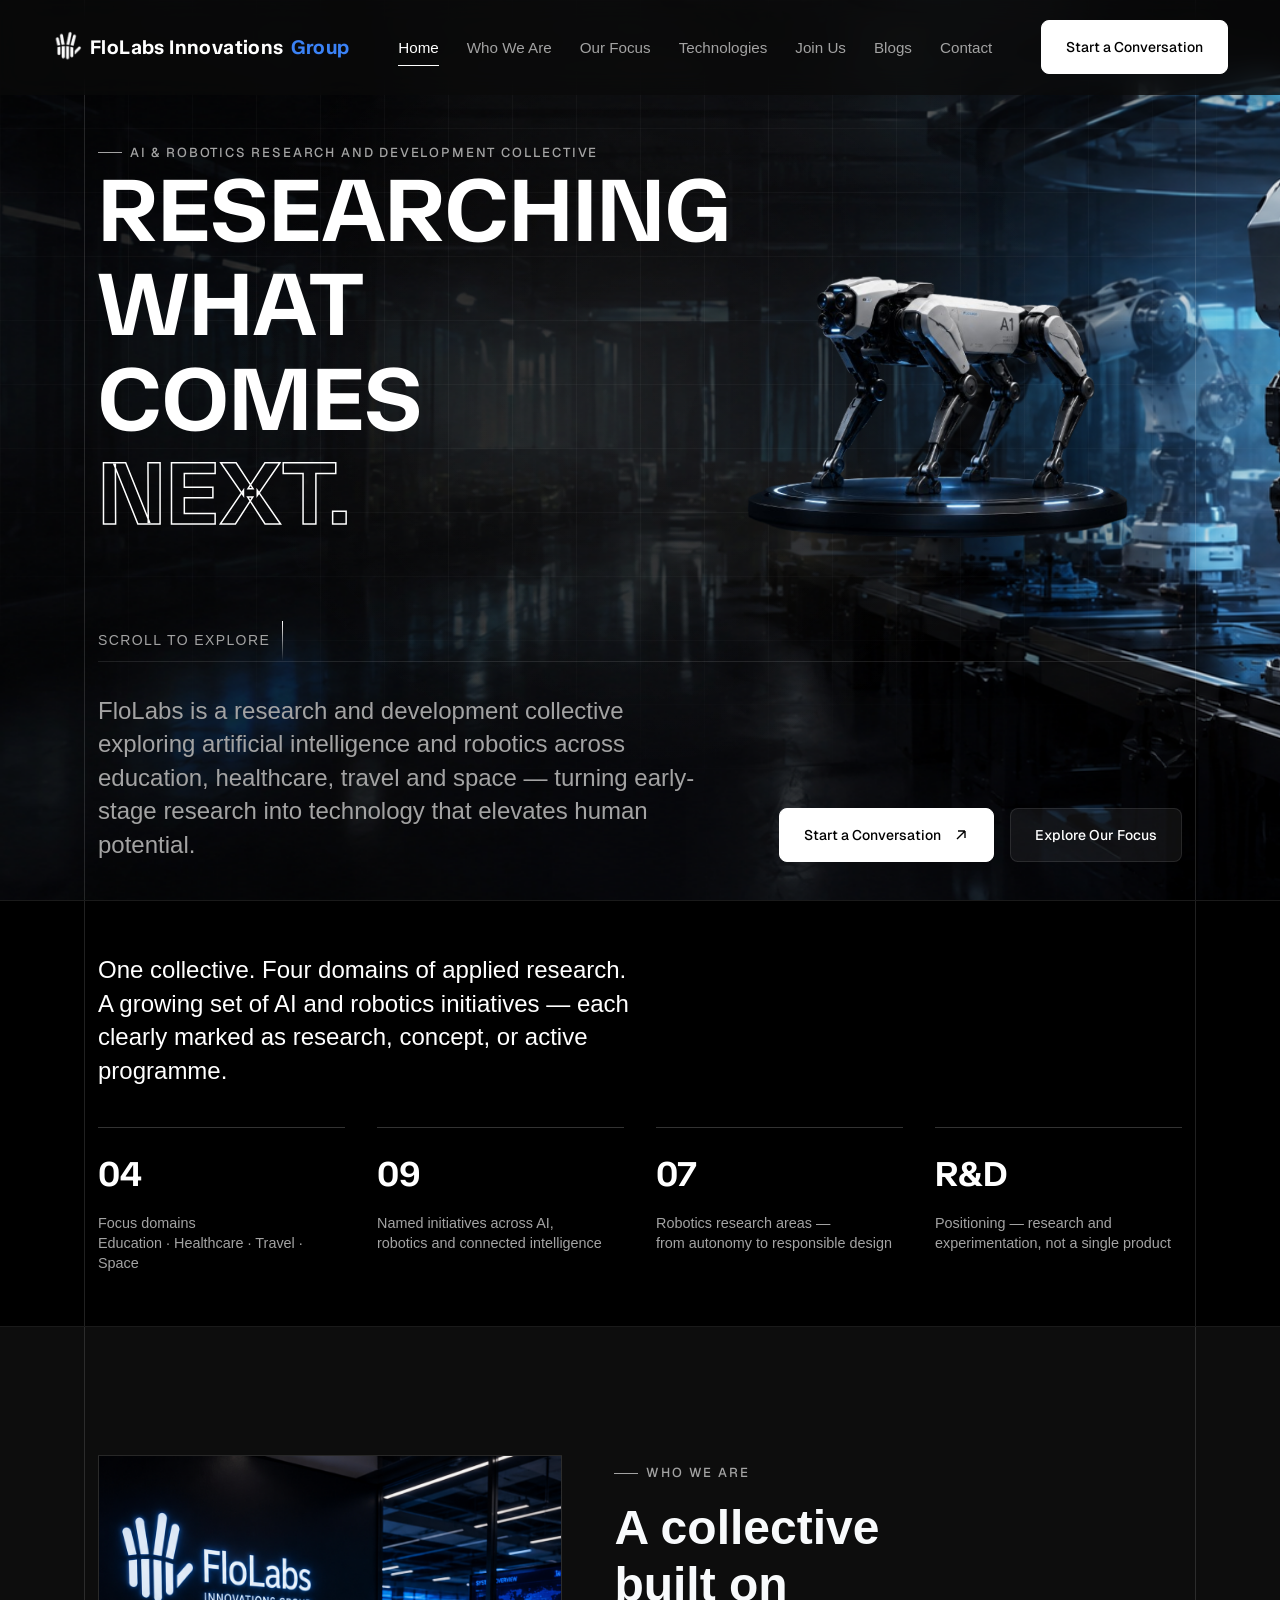
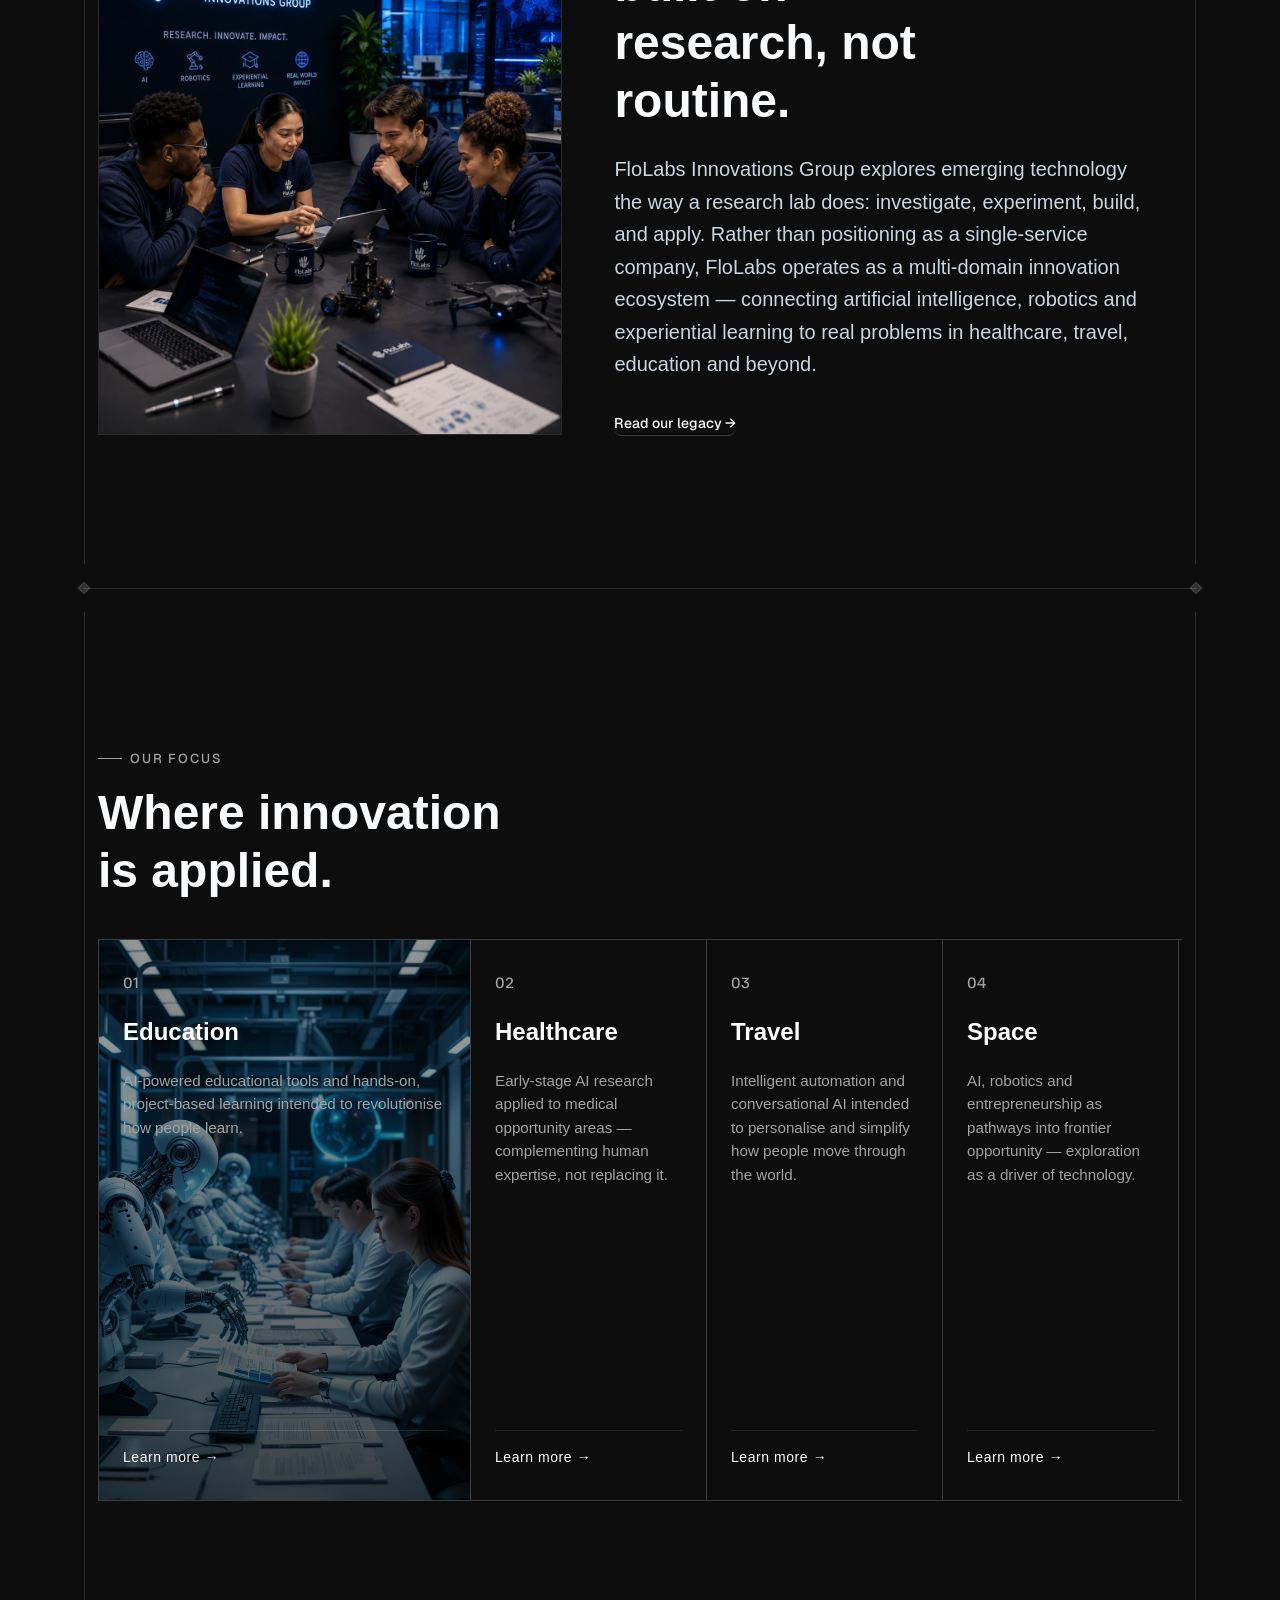
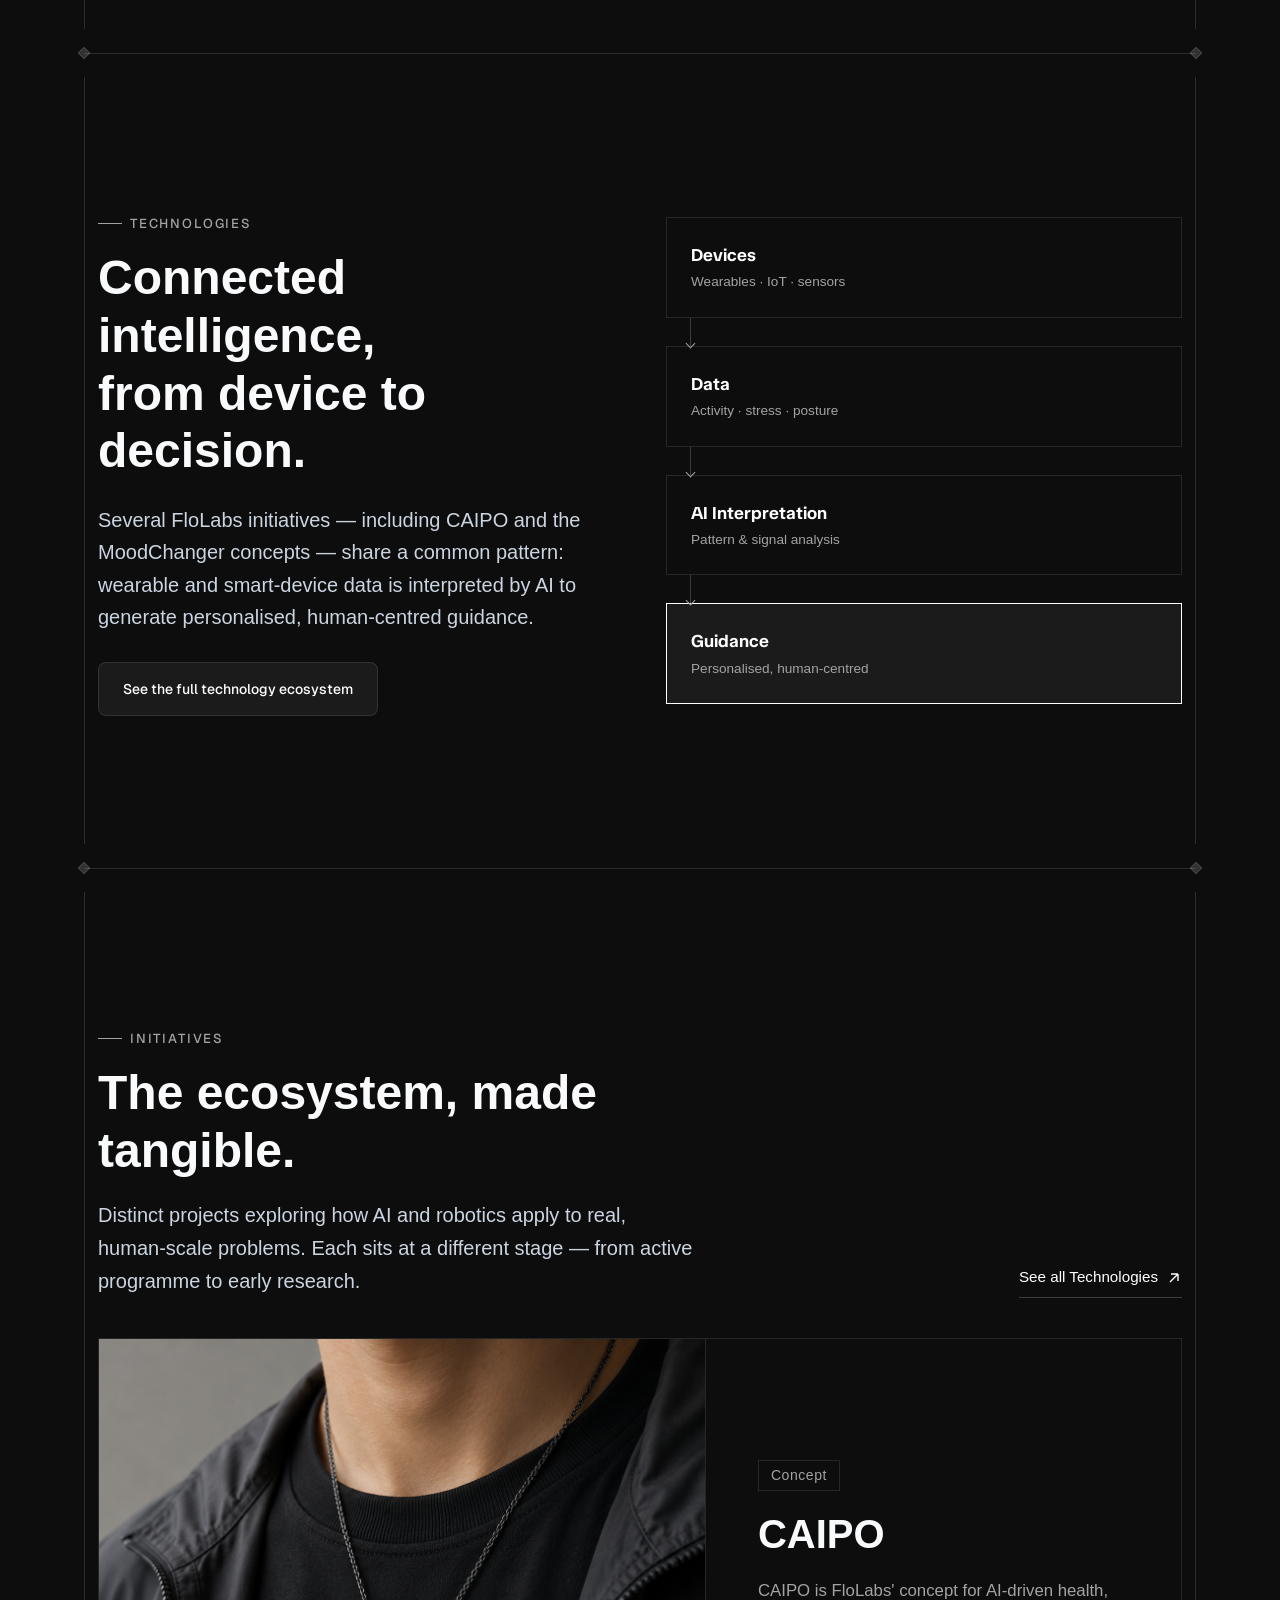
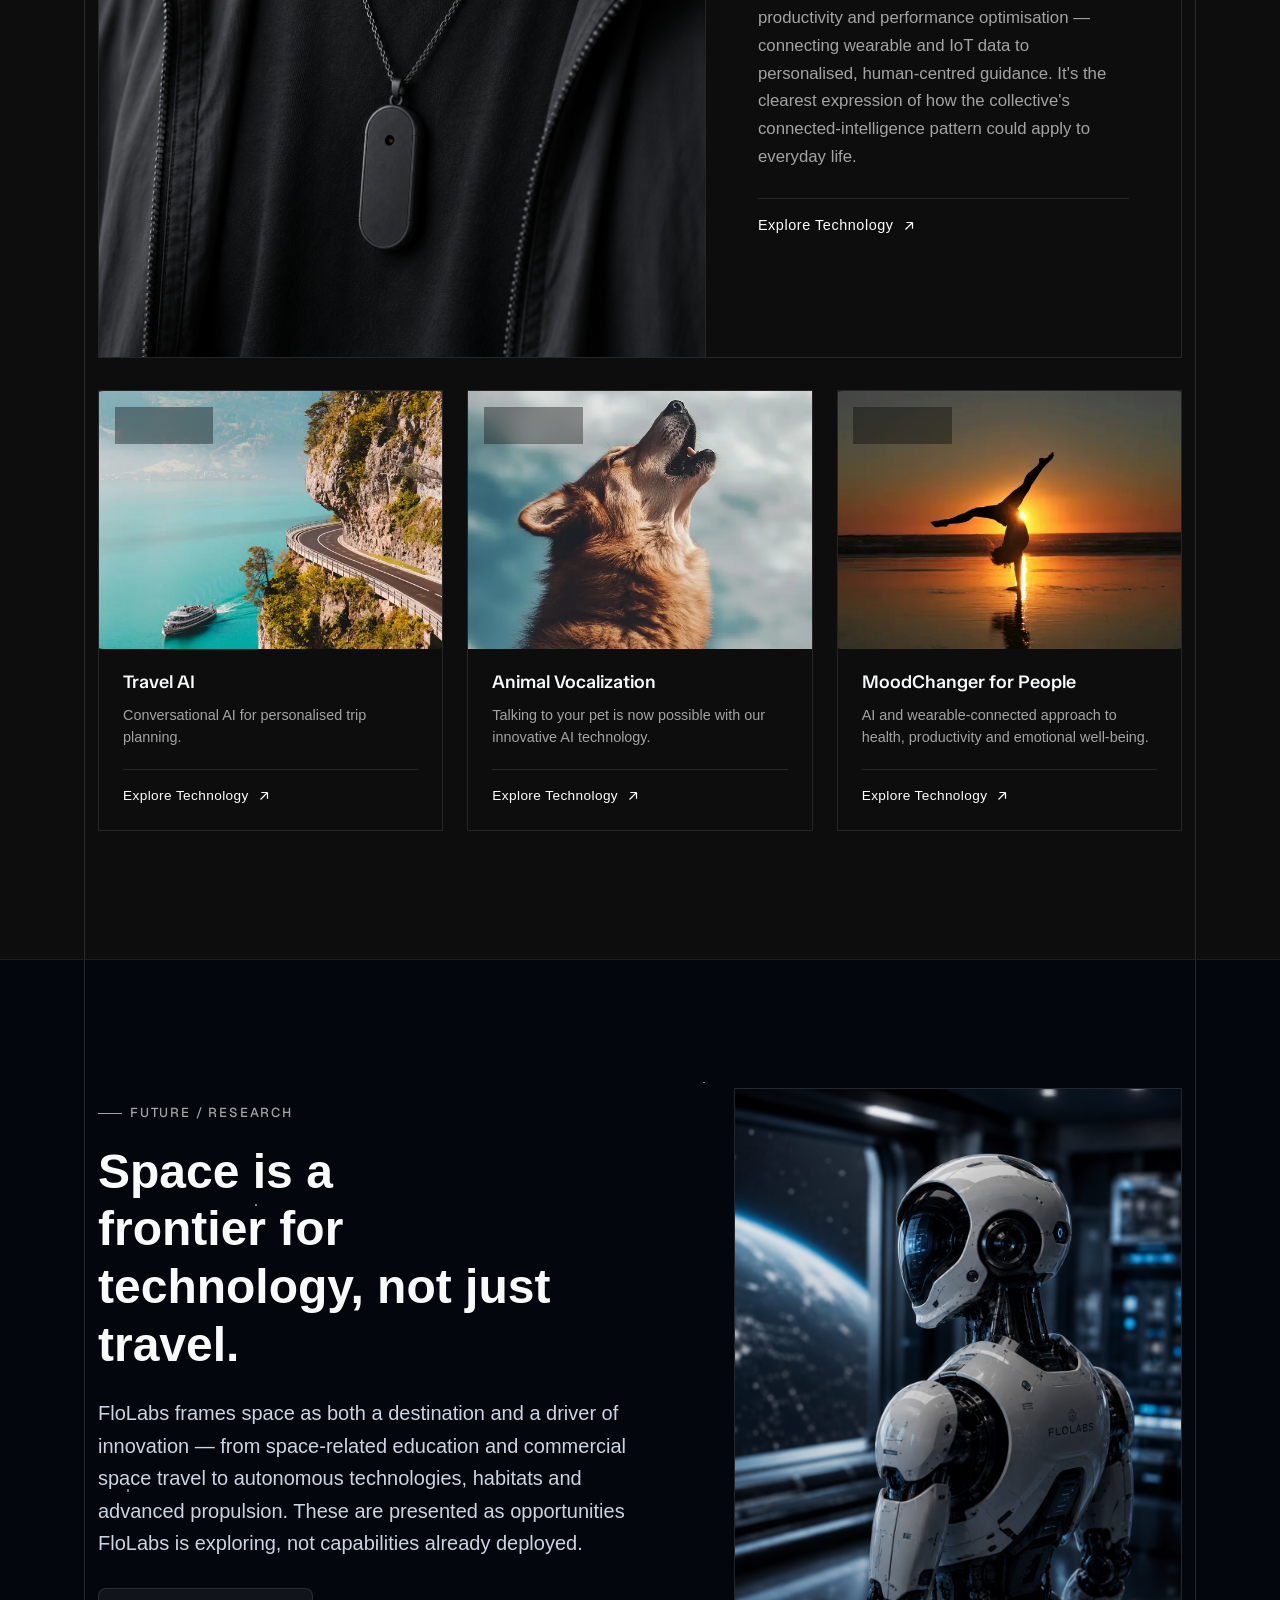
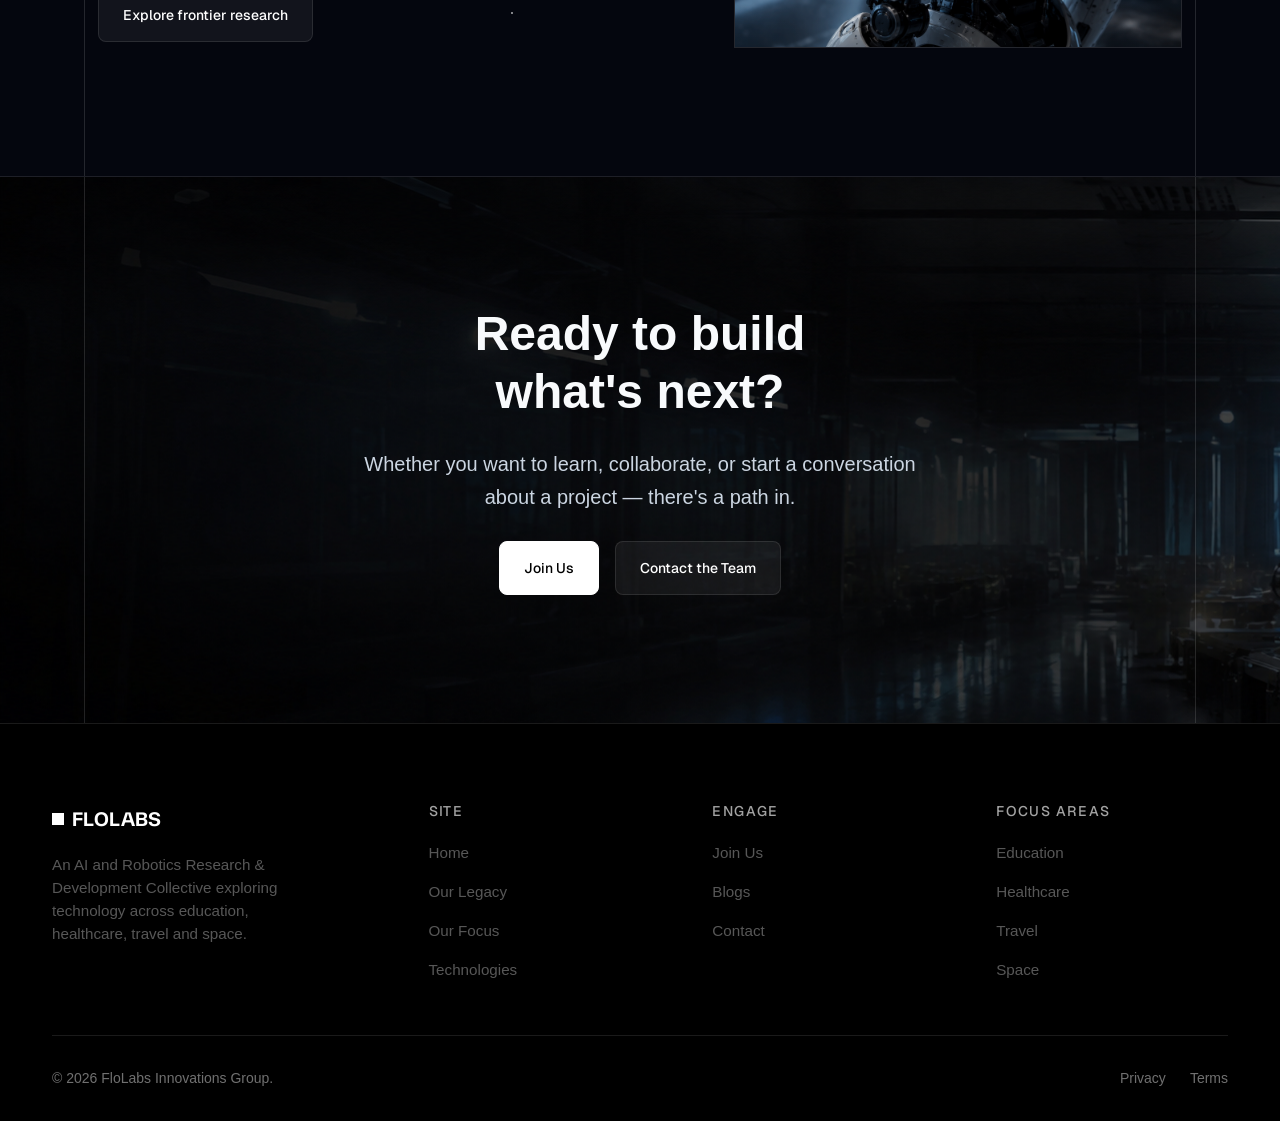
==== commit 1717c202: "Update image source to 'Who-We-Are.png' in index.html" ====
--- a/index.html
+++ b/index.html
@@ -156,7 +156,7 @@
       <div class="identity__media slide-left">
         <div class="identity__frame">
           <img
-            src="./Front-End/Assets/Collective.png"
+            src="./Front-End/Assets/Who-We-Are.png"
             alt="Describe the image here"
             class="identity__image"
           >
